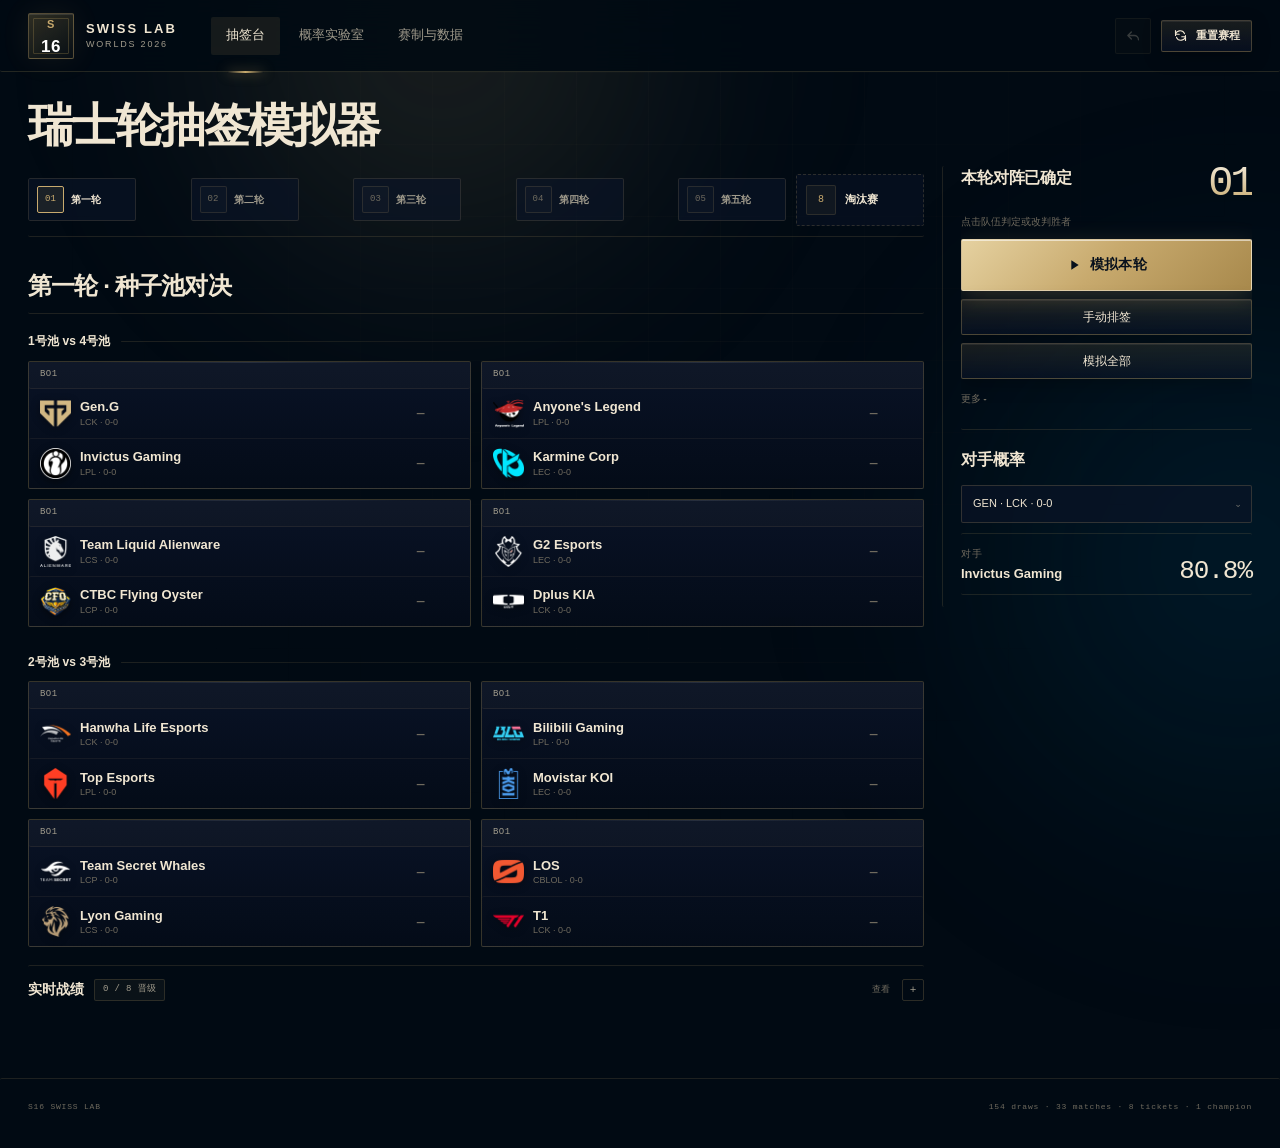
==== index.html @ c1c06bde "S16 Swiss draw simulator" ====
<!DOCTYPE html>
<html lang="zh-CN">
<head>
  <meta charset="UTF-8">
  <meta name="viewport" content="width=device-width, initial-scale=1.0">
  <meta name="theme-color" content="#070a11">
  <meta name="description" content="S16 英雄联盟全球总决赛瑞士轮抽签模拟器：复现种子池、同赛区规避与逐轮配对，枚举 154 种合法首轮签，并模拟整届赛会。">
  <title>S16 瑞士轮 LAB · 全球总决赛抽签模拟器</title>
  <link rel="icon" type="image/svg+xml" href="favicon.svg">
  <link rel="stylesheet" href="styles.css">
</head>
<body class="sharp-ui">
  <div class="bg-glow bg-glow-a" aria-hidden="true"></div>
  <div class="bg-glow bg-glow-b" aria-hidden="true"></div>
  <div class="bg-grid" aria-hidden="true"></div>

  <header class="topbar">
    <a class="brand" href="#" data-action="go-draw" aria-label="回到抽签台">
      <span class="brand-mark">S<span>16</span></span>
      <span class="brand-copy"><strong>SWISS LAB</strong><small>WORLDS 2026</small></span>
    </a>

    <nav class="main-tabs" role="tablist" aria-label="页面切换">
      <button class="tab is-active" role="tab" aria-selected="true" data-action="tab" data-tab="draw">
        <span class="tab-num">01</span><span>抽签台</span>
      </button>
      <button class="tab" role="tab" aria-selected="false" data-action="tab" data-tab="lab">
        <span class="tab-num">02</span><span>概率实验室</span>
      </button>
      <button class="tab" role="tab" aria-selected="false" data-action="tab" data-tab="rules">
        <span class="tab-num">03</span><span>赛制与数据</span>
      </button>
    </nav>

    <div class="top-actions">
      <span class="autosave" id="autosave"><i></i>自动保存</span>
      <button class="icon-btn" type="button" data-action="undo" id="undoBtn" title="撤销上一步" aria-label="撤销上一步">
        <svg viewBox="0 0 24 24" aria-hidden="true"><path d="M9 7 4 12l5 5M4 12h9a6 6 0 0 1 6 6"/></svg>
      </button>
      <button class="ghost-btn small reset-btn" type="button" data-action="reset" aria-label="重置赛程" title="重置赛程">
        <svg viewBox="0 0 24 24" aria-hidden="true"><path d="M4 4v6h6M20 20v-6h-6"/><path d="M5.6 15A7.5 7.5 0 0 0 20 12M18.4 9A7.5 7.5 0 0 0 4 12"/></svg>
        <span>重置赛程</span>
      </button>
    </div>
  </header>

  <main>
    <!-- ============================ DRAW ============================ -->
    <section class="view is-active" id="view-draw" role="tabpanel" aria-label="抽签台">
      <section class="tool-head">
        <div class="tool-head-copy">
          <div class="eyebrow"><span class="pulse-dot"></span>2026 WORLD CHAMPIONSHIP · SWISS STAGE</div>
          <h1>瑞士轮抽签模拟器</h1>
          <p>S16 全球总决赛 · 16 支战队 · 5 轮瑞士轮 · 3 胜晋级。点击队伍即可判定或改判胜者，也可以手动排签。</p>
        </div>
        <div class="tool-facts">
          <div><strong id="heroR1Count">154</strong><span>种合法首轮签</span></div>
          <div><strong>33</strong><span>场比赛</span></div>
          <div><strong>8</strong><span>个八强席位</span></div>
        </div>
      </section>

      <section class="status-strip" aria-label="赛程状态">
        <div class="progress-block">
          <div class="progress-head">
            <span id="statusRound">第一轮 · 种子池抽签</span>
            <span class="progress-phase" id="statusPhase">官方首轮签已载入</span>
          </div>
          <div class="progress-track"><i id="progressFill" style="width:4%"></i></div>
        </div>
        <div class="status-metrics">
          <div><span>已晋级</span><strong id="metricQualified">0</strong></div>
          <div><span>已淘汰</span><strong id="metricEliminated">0</strong></div>
          <div><span>已赛</span><strong id="metricPlayed">0</strong></div>
        </div>
        <div class="status-actions">
          <button class="primary-btn small" type="button" data-action="sim-rest">
            <svg viewBox="0 0 24 24" aria-hidden="true"><path d="M8 5v14l11-7z" fill="currentColor" stroke="none"/></svg>
            模拟剩余赛程
          </button>
        </div>
      </section>

      <div class="draw-grid">
        <div class="center-col">
          <section class="panel round-strip">
            <div class="round-strip-label">
              <span class="panel-kicker">SCHEDULE</span>
              <span class="tiny-pill" id="roundNavPill">R1 / 5</span>
            </div>
            <div id="roundList" class="round-list"></div>
            <button class="ko-nav" type="button" data-action="scroll-ko" id="koNavBtn">
              <span class="ko-nav-icon">8</span>
              <span><strong>淘汰赛</strong><small>八强 · BO5</small></span>
              <span class="ko-nav-state" id="koNavState">未开始</span>
            </button>
          </section>

          <section class="panel round-panel" id="roundPanel" aria-live="polite"></section>
          <section class="panel knockout-panel" id="knockoutPanel"></section>

          <details class="panel standings-panel" id="standingsPanel">
            <summary>
              <span class="summary-title">实时战绩</span>
              <span class="tiny-pill" id="standingsNote">16 队</span>
              <span class="summary-hint">查看</span>
            </summary>
            <div id="standingsList" class="standings-list"></div>
          </details>
        </div>

        <aside class="rail right-rail">
          <section class="panel console-panel" id="consolePanel"></section>
          <section class="panel odds-panel" id="oddsPanel"></section>
        </aside>
      </div>
    </section>

    <!-- ============================ LAB ============================ -->
    <section class="view" id="view-lab" role="tabpanel" aria-label="概率实验室">
      <div class="section-heading">
        <div>
          <div class="eyebrow"><span class="pulse-dot"></span>MONTE CARLO · EXACT DRAW ODDS</div>
          <h2>概率实验室</h2>
          <p>先穷举每一种合法抽签，再让赛果按实力值滚动一万次。这里同时回答两个问题：签会怎么抽？世界线会怎么走？</p>
        </div>
        <div class="section-heading-actions">
          <button class="ghost-btn" type="button" data-action="browse-r1">
            <svg viewBox="0 0 24 24" aria-hidden="true"><path d="M4 7h16M4 12h16M4 17h16"/></svg>
            浏览全部 154 种首轮签
          </button>
        </div>
      </div>

      <section class="panel lab-controls">
        <div class="control-group">
          <span class="control-label">模拟次数</span>
          <div class="segmented" id="runsSegmented" role="group" aria-label="模拟次数">
            <button type="button" data-action="lab-runs" data-runs="5000">5K</button>
            <button type="button" data-action="lab-runs" data-runs="20000" class="is-active">20K</button>
            <button type="button" data-action="lab-runs" data-runs="50000">50K</button>
            <button type="button" data-action="lab-runs" data-runs="100000">100K</button>
          </div>
        </div>
        <div class="control-group">
          <span class="control-label">模拟起点</span>
          <div class="segmented" id="scopeSegmented" role="group" aria-label="模拟起点">
            <button type="button" data-action="lab-scope" data-scope="current" class="is-active">当前进度</button>
            <button type="button" data-action="lab-scope" data-scope="official">官方首轮签</button>
            <button type="button" data-action="lab-scope" data-scope="reroll">每轮重抽</button>
          </div>
        </div>
        <div class="control-group control-grow">
          <span class="control-label">实力值预设</span>
          <div class="segmented" id="presetSegmented" role="group" aria-label="实力值预设">
            <button type="button" data-action="preset" data-preset="default" class="is-active">默认</button>
            <button type="button" data-action="preset" data-preset="even">全员五五开</button>
            <button type="button" data-action="preset" data-preset="lck">LCK 强势</button>
            <button type="button" data-action="preset" data-preset="lpl">LPL 强势</button>
          </div>
        </div>
        <button class="primary-btn" type="button" data-action="run-lab" id="runLabBtn">
          <svg viewBox="0 0 24 24" aria-hidden="true"><path d="M8 5v14l11-7z" fill="currentColor" stroke="none"/></svg>
          运行模拟
        </button>
      </section>

      <div class="lab-progress" id="labProgress" hidden>
        <span class="spinner" aria-hidden="true"></span>
        <span id="labProgressText">正在推演世界线…</span>
      </div>

      <div class="lab-meta" id="labMeta"></div>

      <div class="lab-stat-grid" id="labStatGrid"></div>

      <div class="lab-two-col">
        <section class="panel lab-chart-panel">
          <div class="panel-head-inline">
            <div>
              <div class="panel-kicker">ADVANCEMENT PROBABILITY</div>
              <h3>八强概率</h3>
            </div>
            <div class="legend">
              <span><i class="legend-dot gold"></i>八强</span>
              <span><i class="legend-dot teal"></i>夺冠</span>
            </div>
          </div>
          <div id="labChart" class="bar-chart"></div>
        </section>

        <section class="panel lab-region-panel">
          <div class="panel-head-inline">
            <div>
              <div class="panel-kicker">BY REGION</div>
              <h3>赛区版图</h3>
            </div>
          </div>
          <div id="labRegions" class="region-list"></div>
        </section>
      </div>

      <section class="panel lab-table-panel">
        <div class="panel-head-inline">
          <div>
            <div class="panel-kicker">FULL TABLE</div>
            <h3>十六队世界线</h3>
          </div>
          <span class="tiny-pill">按八强概率排序</span>
        </div>
        <div class="table-scroll">
          <table class="prob-table" id="labTable">
            <thead>
              <tr>
                <th>#</th><th>队伍</th><th>八强</th><th>四强</th><th>决赛</th><th>冠军</th><th>3-0</th><th>平均胜场</th>
              </tr>
            </thead>
            <tbody></tbody>
          </table>
        </div>
      </section>

      <div class="lab-two-col">
        <section class="panel" id="labR1Panel"></section>
        <section class="panel" id="labComboPanel"></section>
      </div>

      <section class="panel" id="labCurrentPanel"></section>
    </section>

    <!-- ============================ RULES ============================ -->
    <section class="view" id="view-rules" role="tabpanel" aria-label="赛制与数据">
      <div class="section-heading">
        <div>
          <div class="eyebrow"><span class="pulse-dot"></span>FORMAT · POOLS · DATA</div>
          <h2>赛制与数据</h2>
          <p>所有模拟都建立在下面这套 2026 全球总决赛瑞士轮规则上。实力值可以改，规则不能。</p>
        </div>
      </div>

      <section class="panel rules-hero">
        <div class="rule-grid">
          <article class="rule-card">
            <span class="rule-num">01</span>
            <h4>三轮定生死</h4>
            <p>16 队打 5 轮。先到 3 胜晋级八强，先到 3 负淘汰。最终固定产生 2 支 3-0、3 支 3-1、3 支 3-2。</p>
          </article>
          <article class="rule-card">
            <span class="rule-num">02</span>
            <h4>首轮看种子池</h4>
            <p>1 号池对 4 号池，2 号池对 3 号池，同赛区规避。总共只有 154 种合法首轮签。</p>
          </article>
          <article class="rule-card">
            <span class="rule-num">03</span>
            <h4>之后只看战绩</h4>
            <p>第二轮起，同战绩队伍随机配对；不再规避同赛区，但不能重复交手。签表按所有合法配对等概率生成。</p>
          </article>
          <article class="rule-card">
            <span class="rule-num">04</span>
            <h4>关键战升级 BO3</h4>
            <p>涉及晋级或淘汰的比赛为 BO3，其余为 BO1。第五轮 2-2 组三场全是 BO3，赢家进八强。</p>
          </article>
        </div>
      </section>

      <div class="rules-two-col">
        <section class="panel">
          <div class="panel-head-inline">
            <div><div class="panel-kicker">SEEDED POOLS</div><h3>首轮种子池</h3></div>
            <span class="tiny-pill">1v4 · 2v3</span>
          </div>
          <div id="poolsGrid" class="pools-grid"></div>
        </section>

        <section class="panel">
          <div class="panel-head-inline">
            <div><div class="panel-kicker">OFFICIAL DRAW</div><h3>官方首轮对阵</h3></div>
            <span class="tiny-pill">2026-10-19</span>
          </div>
          <div id="actualDrawList" class="actual-draw-list"></div>
        </section>
      </div>

      <section class="panel">
        <div class="panel-head-inline">
          <div>
            <div class="panel-kicker">STRENGTH MODEL</div>
            <h3>实力值</h3>
          </div>
          <div class="head-actions">
            <span class="tiny-pill">Elo · 400 分制</span>
            <button class="ghost-btn small" type="button" data-action="reset-ratings">恢复默认</button>
          </div>
        </div>
        <p class="panel-note">实力值只影响比赛结果，不影响抽签。拖动滑块可以自定义你的世界线；BO1 / BO3 / BO5 的系列赛胜率由单局 Elo 概率换算。</p>
        <div id="ratingsGrid" class="ratings-grid"></div>
      </section>

      <section class="panel sources-panel">
        <div class="panel-head-inline">
          <div><div class="panel-kicker">SOURCES & NOTES</div><h3>数据与说明</h3></div>
          <button class="ghost-btn small" type="button" data-action="export-game">导出当前赛程 JSON</button>
        </div>
        <div class="sources-grid">
          <div>
            <h4>规则依据</h4>
            <ul>
              <li>16 队瑞士轮、3 胜晋级 / 3 败淘汰、首轮四池与同赛区规避。</li>
              <li>第二轮起同战绩配对、允许同赛区、不允许重赛；晋级/淘汰战为 BO3。</li>
              <li>八强：两支 3-0 队伍分别对阵 3-2 队伍，其余四队随机配对，八强起 BO5。</li>
            </ul>
          </div>
          <div>
            <h4>建模假设</h4>
            <ul>
              <li>每一种合法配对视为等概率；若官方现场采用重抽流程，个别对位概率可能有细微差异。</li>
              <li>比赛结果使用 Elo 模型独立模拟，不包含版本、选手状态、BP、蓝色方等额外因素。</li>
              <li>实力值为演示数据，可随时调整；本工具不是官方预测。</li>
            </ul>
          </div>
          <div>
            <h4>参考链接</h4>
            <ul class="source-links">
              <li><a href="https://lolesports.com/en-US/tournament/115660540725177488/overview" target="_blank" rel="noopener noreferrer">LoL Esports · Worlds 2026</a></li>
              <li><a href="https://www.18183.com/gonglue/202610/4jocq6ao.html" target="_blank" rel="noopener noreferrer">S16 瑞士轮晋级规则</a></li>
              <li><a href="https://www.18183.com/gonglue/202610/qteo17ag.html" target="_blank" rel="noopener noreferrer">S16 八强抽签规则</a></li>
              <li><a href="https://stars.scoregg.com/p/1469071" target="_blank" rel="noopener noreferrer">首轮种子池与抽签规则</a></li>
            </ul>
          </div>
        </div>
        <p class="disclaimer">非官方粉丝工具 · 数据截至 2026-10-19 · 队伍名称与赛制版权归 Riot Games 及各俱乐部所有。</p>
      </section>
    </section>
  </main>

  <footer class="site-footer">
    <span>S16 SWISS LAB</span>
    <span>154 draws · 33 matches · 8 tickets · 1 champion</span>
  </footer>

  <div class="toast" id="toast" role="status" aria-live="polite"></div>
  <div class="modal-backdrop" id="modalBackdrop" hidden>
    <div class="modal" id="modal" role="dialog" aria-modal="true" aria-labelledby="modalTitle"></div>
  </div>

  <script src="js/data.js"></script>
  <script src="js/engine.js"></script>
  <script src="js/app.js"></script>
</body>
</html>
---- styles.css ----
/* ==========================================================================
   S16 SWISS LAB — visual system
   ========================================================================== */

:root {
  --bg: #060910;
  --bg-2: #090d16;
  --panel: rgba(15, 21, 34, .92);
  --panel-solid: #0e1524;
  --panel-soft: rgba(255, 255, 255, .028);
  --line: rgba(255, 255, 255, .075);
  --line-strong: rgba(255, 255, 255, .14);
  --text: #f2f5fb;
  --muted: #8d99b3;
  --dim: #5f6b83;
  --gold: #e8c36a;
  --gold-2: #f7dc99;
  --gold-soft: rgba(232, 195, 106, .12);
  --gold-line: rgba(232, 195, 106, .26);
  --teal: #55d6c6;
  --green: #5fdb92;
  --red: #ff6070;
  --blue: #6aa8ff;
  --radius: 20px;
  --radius-sm: 14px;
  --shadow: 0 24px 70px rgba(0, 0, 0, .42);
  --mono: "SFMono-Regular", "Cascadia Code", "Roboto Mono", Consolas, monospace;
  --sans: "Inter", "SF Pro Display", "PingFang SC", "Hiragino Sans GB", "Microsoft YaHei", sans-serif;
}

* { box-sizing: border-box; }
[hidden] { display: none !important; }

html { scroll-behavior: smooth; overflow-x: hidden; }

body.modal-open { overflow: hidden; }

body {
  margin: 0;
  min-height: 100vh;
  background: var(--bg);
  color: var(--text);
  font-family: var(--sans);
  font-size: 14px;
  line-height: 1.55;
  -webkit-font-smoothing: antialiased;
  text-rendering: optimizeLegibility;
  overflow-x: hidden;
}

button, input, select { font: inherit; color: inherit; }
button { cursor: pointer; }
a { color: inherit; }
svg { width: 18px; height: 18px; fill: none; stroke: currentColor; stroke-width: 1.8; stroke-linecap: round; stroke-linejoin: round; }
h1, h2, h3, h4, p { margin: 0; }
ul { margin: 0; padding: 0; list-style: none; }

::selection { background: rgba(232, 195, 106, .32); color: #fff; }

:focus-visible {
  outline: 2px solid var(--gold);
  outline-offset: 3px;
}

/* background ------------------------------------------------------------- */
.bg-glow {
  position: fixed;
  z-index: -2;
  border-radius: 50%;
  filter: blur(90px);
  pointer-events: none;
}
.bg-glow-a {
  width: 680px; height: 680px;
  top: -300px; left: 8%;
  background: radial-gradient(circle, rgba(232, 195, 106, .16), transparent 68%);
}
.bg-glow-b {
  width: 760px; height: 760px;
  top: 180px; right: -340px;
  background: radial-gradient(circle, rgba(50, 130, 180, .16), transparent 68%);
}
.bg-grid {
  position: fixed;
  inset: 0;
  z-index: -1;
  pointer-events: none;
  background-image:
    linear-gradient(rgba(255, 255, 255, .022) 1px, transparent 1px),
    linear-gradient(90deg, rgba(255, 255, 255, .022) 1px, transparent 1px);
  background-size: 72px 72px;
  mask-image: radial-gradient(ellipse at 50% 0%, #000 0%, transparent 72%);
  -webkit-mask-image: radial-gradient(ellipse at 50% 0%, #000 0%, transparent 72%);
}

/* top bar ---------------------------------------------------------------- */
.topbar {
  position: sticky;
  top: 0;
  z-index: 90;
  height: 72px;
  display: flex;
  align-items: center;
  gap: 34px;
  padding: 0 28px;
  background: rgba(6, 9, 16, .78);
  border-bottom: 1px solid var(--line);
  backdrop-filter: blur(20px) saturate(130%);
  -webkit-backdrop-filter: blur(20px) saturate(130%);
}
.brand {
  display: flex;
  align-items: center;
  gap: 12px;
  text-decoration: none;
  flex: none;
}
.brand-mark {
  width: 46px;
  height: 46px;
  display: grid;
  place-items: center;
  border-radius: 13px;
  background: linear-gradient(145deg, rgba(232, 195, 106, .2), rgba(232, 195, 106, .03));
  border: 1px solid var(--gold-line);
  color: var(--gold);
  font-size: 11px;
  font-weight: 800;
  letter-spacing: .04em;
  position: relative;
  box-shadow: inset 0 1px rgba(255, 255, 255, .1), 0 0 30px rgba(232, 195, 106, .08);
}
.brand-mark span {
  font-size: 17px;
  line-height: 1;
  color: #fff;
}
.brand-mark::after {
  content: "";
  position: absolute;
  inset: 4px;
  border: 1px solid rgba(232, 195, 106, .2);
  border-radius: 9px;
}
.brand-copy { display: flex; flex-direction: column; line-height: 1.08; }
.brand-copy strong { font-size: 13px; letter-spacing: .16em; font-weight: 800; }
.brand-copy small { font-size: 9px; letter-spacing: .2em; color: var(--muted); margin-top: 4px; }

.main-tabs { display: flex; align-items: center; gap: 4px; }
.tab {
  position: relative;
  display: flex;
  align-items: center;
  gap: 8px;
  height: 38px;
  padding: 0 15px;
  border: 0;
  border-radius: 10px;
  background: transparent;
  color: var(--muted);
  font-size: 13px;
  transition: color .2s, background .2s;
}
.tab:hover { color: var(--text); background: rgba(255, 255, 255, .035); }
.tab.is-active { color: var(--text); background: rgba(255, 255, 255, .055); }
.tab.is-active::after {
  content: "";
  position: absolute;
  left: 16px; right: 16px; bottom: -18px;
  height: 2px;
  border-radius: 2px;
  background: linear-gradient(90deg, transparent, var(--gold), transparent);
  box-shadow: 0 0 12px rgba(232, 195, 106, .55);
}
.tab-num { font-family: var(--mono); font-size: 9px; color: var(--dim); }
.tab.is-active .tab-num { color: var(--gold); }

.top-actions { margin-left: auto; display: flex; align-items: center; gap: 10px; }
.autosave {
  display: inline-flex;
  align-items: center;
  gap: 6px;
  color: var(--dim);
  font-size: 10px;
  letter-spacing: .04em;
  margin-right: 4px;
}
.autosave i {
  width: 5px; height: 5px; border-radius: 50%;
  background: var(--green);
  box-shadow: 0 0 8px rgba(95, 219, 146, .8);
}
.autosave.is-saving i { background: var(--gold); box-shadow: 0 0 8px rgba(232, 195, 106, .8); }

.icon-btn {
  width: 36px; height: 36px;
  display: grid; place-items: center;
  border-radius: 10px;
  border: 1px solid var(--line);
  background: rgba(255, 255, 255, .025);
  color: var(--muted);
  transition: .2s;
}
.icon-btn:hover { color: var(--text); border-color: var(--line-strong); background: rgba(255, 255, 255, .05); }
.icon-btn:disabled { opacity: .35; cursor: not-allowed; }
.icon-btn svg { width: 17px; height: 17px; }

/* common buttons --------------------------------------------------------- */
.primary-btn, .ghost-btn {
  display: inline-flex;
  align-items: center;
  justify-content: center;
  gap: 8px;
  border-radius: 11px;
  white-space: nowrap;
  transition: transform .18s, box-shadow .18s, background .18s, border-color .18s, color .18s;
}
.primary-btn {
  height: 46px;
  padding: 0 20px;
  border: 1px solid rgba(255, 230, 165, .52);
  background: linear-gradient(135deg, #f2d583 0%, #d9ae4d 100%);
  color: #171208;
  font-size: 13px;
  font-weight: 800;
  letter-spacing: .02em;
  box-shadow: 0 8px 26px rgba(232, 195, 106, .18), inset 0 1px rgba(255, 255, 255, .55);
}
.primary-btn:hover { transform: translateY(-1px); box-shadow: 0 12px 34px rgba(232, 195, 106, .3), inset 0 1px rgba(255, 255, 255, .6); }
.primary-btn:active { transform: translateY(0); }
.primary-btn:disabled { opacity: .45; cursor: not-allowed; transform: none; box-shadow: none; }
.primary-btn svg { width: 16px; height: 16px; }
.primary-btn.small { height: 38px; padding: 0 14px; font-size: 12px; border-radius: 10px; }
.primary-btn.wide { width: 100%; height: 52px; font-size: 14px; }

.ghost-btn {
  height: 36px;
  padding: 0 14px;
  border: 1px solid var(--line);
  background: rgba(255, 255, 255, .025);
  color: var(--text);
  font-size: 12px;
}
.ghost-btn:hover { border-color: var(--line-strong); background: rgba(255, 255, 255, .055); }
.ghost-btn.small { height: 32px; padding: 0 11px; font-size: 11px; font-weight: 600; }
.ghost-btn svg { width: 15px; height: 15px; }
.ghost-btn.danger:hover { border-color: rgba(255, 96, 112, .4); color: var(--red); background: rgba(255, 96, 112, .07); }

.link-btn {
  border: 0;
  background: none;
  padding: 0;
  color: var(--gold);
  font-size: 11px;
  text-decoration: underline;
  text-underline-offset: 3px;
}

/* views / headings ------------------------------------------------------- */
main { position: relative; z-index: 1; }
.view { display: none; }
.view.is-active { display: block; animation: viewIn .35s ease both; }

.section-heading {
  max-width: 1540px;
  margin: 0 auto;
  padding: 54px 28px 26px;
  display: flex;
  align-items: flex-end;
  justify-content: space-between;
  gap: 28px;
}
.section-heading h2 {
  font-size: clamp(32px, 3.6vw, 48px);
  line-height: 1.05;
  letter-spacing: -.035em;
  margin: 12px 0 10px;
}
.section-heading p { max-width: 760px; color: var(--muted); font-size: 14px; }
.section-heading-actions { display: flex; gap: 10px; padding-bottom: 4px; }

.eyebrow {
  display: flex;
  align-items: center;
  gap: 9px;
  font-family: var(--mono);
  font-size: 10px;
  letter-spacing: .18em;
  color: var(--gold);
  text-transform: uppercase;
}
.pulse-dot {
  width: 7px; height: 7px;
  border-radius: 50%;
  background: var(--gold);
  box-shadow: 0 0 0 0 rgba(232, 195, 106, .55);
  animation: pulseDot 2.4s infinite;
}

/* hero ------------------------------------------------------------------- */
.hero {
  max-width: 1540px;
  margin: 0 auto;
  padding: 62px 28px 38px;
  display: grid;
  grid-template-columns: minmax(0, 1.15fr) minmax(380px, .85fr);
  gap: 50px;
  align-items: center;
}
.hero h1 {
  font-size: clamp(46px, 5.4vw, 76px);
  line-height: .99;
  letter-spacing: -.055em;
  font-weight: 800;
  margin: 20px 0 22px;
}
.grad-text {
  background: linear-gradient(100deg, #fff3cc 0%, var(--gold) 46%, #b88d36 100%);
  -webkit-background-clip: text;
  background-clip: text;
  color: transparent;
  position: relative;
}
.hero-lead {
  color: var(--muted);
  font-size: 15px;
  line-height: 1.75;
  max-width: 620px;
}
.hero-chips { display: flex; flex-wrap: wrap; gap: 8px; margin-top: 26px; }
.hero-chips span {
  display: inline-flex;
  align-items: baseline;
  gap: 6px;
  padding: 7px 12px;
  border: 1px solid var(--line);
  border-radius: 999px;
  background: rgba(255, 255, 255, .025);
  color: var(--muted);
  font-size: 11px;
}
.hero-chips b { color: var(--text); font-family: var(--mono); font-size: 12px; }

.hero-visual { position: relative; min-height: 320px; display: grid; place-items: center; }
.orbit {
  position: absolute;
  border: 1px solid rgba(232, 195, 106, .16);
  border-radius: 50%;
  pointer-events: none;
}
.orbit-a { width: 390px; height: 390px; animation: spinSlow 40s linear infinite; }
.orbit-a::before {
  content: "";
  position: absolute;
  top: 8%; left: 18%;
  width: 7px; height: 7px;
  border-radius: 50%;
  background: var(--gold);
  box-shadow: 0 0 18px rgba(232, 195, 106, .9);
}
.orbit-b { width: 290px; height: 290px; border-style: dashed; border-color: rgba(85, 214, 198, .15); animation: spinSlow 28s linear infinite reverse; }
.orbit-b::after {
  content: "";
  position: absolute;
  right: 2%; bottom: 28%;
  width: 5px; height: 5px;
  border-radius: 50%;
  background: var(--teal);
  box-shadow: 0 0 16px rgba(85, 214, 198, .9);
}
.hero-stat-grid {
  position: relative;
  z-index: 2;
  display: grid;
  grid-template-columns: repeat(2, minmax(0, 1fr));
  gap: 10px;
  width: min(100%, 430px);
}
.hero-stat {
  padding: 18px;
  min-height: 126px;
  border: 1px solid var(--line);
  border-radius: 16px;
  background: linear-gradient(155deg, rgba(22, 30, 48, .92), rgba(10, 15, 25, .8));
  box-shadow: inset 0 1px rgba(255, 255, 255, .045), var(--shadow);
  position: relative;
  overflow: hidden;
}
.hero-stat::after {
  content: "";
  position: absolute;
  width: 90px; height: 90px;
  right: -35px; bottom: -40px;
  border-radius: 50%;
  background: radial-gradient(circle, rgba(232, 195, 106, .12), transparent 70%);
}
.hero-stat-label { display: block; color: var(--muted); font-size: 10px; letter-spacing: .08em; }
.hero-stat strong {
  display: block;
  font-family: var(--mono);
  font-size: 38px;
  line-height: 1.15;
  font-weight: 600;
  color: var(--gold-2);
  letter-spacing: -.05em;
  margin: 5px 0 2px;
}
.hero-stat small { color: var(--dim); font-size: 10px; }

/* status strip ----------------------------------------------------------- */
.status-strip {
  max-width: 1540px;
  margin: 0 auto 22px;
  padding: 15px 18px;
  display: flex;
  align-items: center;
  gap: 28px;
  border: 1px solid var(--line);
  border-radius: 16px;
  background: linear-gradient(180deg, rgba(18, 25, 40, .84), rgba(10, 15, 26, .84));
  box-shadow: inset 0 1px rgba(255, 255, 255, .04);
}
.progress-block { flex: 1; min-width: 250px; }
.progress-head {
  display: flex;
  justify-content: space-between;
  align-items: center;
  gap: 16px;
  font-size: 11px;
  margin-bottom: 8px;
}
.progress-head > span:first-child { font-weight: 700; letter-spacing: .02em; }
.progress-phase { color: var(--gold); font-size: 10px; letter-spacing: .04em; }
.progress-track {
  height: 4px;
  border-radius: 4px;
  background: rgba(255, 255, 255, .07);
  overflow: hidden;
}
.progress-track i {
  display: block;
  height: 100%;
  border-radius: inherit;
  background: linear-gradient(90deg, #b78a34, var(--gold-2));
  box-shadow: 0 0 12px rgba(232, 195, 106, .5);
  transition: width .5s cubic-bezier(.2, .8, .2, 1);
}
.progress-ticks {
  display: flex;
  justify-content: space-between;
  color: var(--dim);
  font-family: var(--mono);
  font-size: 8px;
  letter-spacing: .08em;
  margin-top: 6px;
  padding: 0 1px;
}
.status-metrics { display: flex; gap: 26px; flex: none; }
.status-metrics div { display: flex; flex-direction: column; gap: 1px; }
.status-metrics span { color: var(--dim); font-size: 9px; letter-spacing: .08em; }
.status-metrics strong { font-family: var(--mono); font-size: 21px; font-weight: 500; color: var(--text); }
.status-metrics strong.is-hot { color: var(--gold); }
.status-metrics strong.is-red { color: var(--red); }
.status-actions { flex: none; }

/* layout ----------------------------------------------------------------- */
.draw-grid {
  max-width: 1540px;
  margin: 0 auto;
  padding: 0 28px 64px;
  display: grid;
  grid-template-columns: 228px minmax(0, 1fr) 340px;
  grid-template-areas: "left center right";
  gap: 18px;
  align-items: start;
}
.left-rail { grid-area: left; display: flex; flex-direction: column; gap: 18px; }
.center-col { grid-area: center; display: flex; flex-direction: column; gap: 18px; min-width: 0; }
.right-rail { grid-area: right; display: flex; flex-direction: column; gap: 18px; min-width: 0; }

/* panels ----------------------------------------------------------------- */
.panel {
  position: relative;
  padding: 20px;
  border: 1px solid var(--line);
  border-radius: var(--radius);
  background: linear-gradient(180deg, rgba(17, 24, 39, .92), rgba(10, 15, 26, .94));
  box-shadow: var(--shadow), inset 0 1px rgba(255, 255, 255, .035);
}
.panel::before {
  content: "";
  position: absolute;
  top: 0; left: 10%; right: 10%;
  height: 1px;
  background: linear-gradient(90deg, transparent, rgba(232, 195, 106, .28), transparent);
  pointer-events: none;
}
.panel-kicker {
  font-family: var(--mono);
  font-size: 9px;
  letter-spacing: .18em;
  color: var(--gold);
  text-transform: uppercase;
  margin-bottom: 4px;
}
.panel h3 { font-size: 16px; letter-spacing: -.01em; font-weight: 700; }
.panel-title-row { display: flex; align-items: center; justify-content: space-between; gap: 10px; margin-bottom: 14px; }
.panel-head-inline {
  display: flex;
  align-items: flex-start;
  justify-content: space-between;
  gap: 16px;
  margin-bottom: 16px;
}
.head-actions { display: flex; align-items: center; gap: 8px; flex-wrap: wrap; }
.panel-note { color: var(--muted); font-size: 12px; line-height: 1.7; margin: -4px 0 16px; }
.tiny-pill {
  display: inline-flex;
  align-items: center;
  justify-content: center;
  height: 22px;
  padding: 0 8px;
  border: 1px solid var(--line);
  border-radius: 999px;
  color: var(--muted);
  background: rgba(255, 255, 255, .025);
  font-family: var(--mono);
  font-size: 9px;
  letter-spacing: .04em;
  white-space: nowrap;
}

/* round nav -------------------------------------------------------------- */
.round-list { display: flex; flex-direction: column; gap: 3px; }
.round-item {
  display: grid;
  grid-template-columns: 32px 1fr auto;
  gap: 9px;
  align-items: center;
  width: 100%;
  padding: 9px 8px;
  border: 1px solid transparent;
  border-radius: 12px;
  background: transparent;
  text-align: left;
  color: var(--muted);
  transition: .18s;
}
.round-item:hover { background: rgba(255, 255, 255, .035); color: var(--text); }
.round-item.is-active {
  background: linear-gradient(90deg, rgba(232, 195, 106, .1), rgba(232, 195, 106, .025));
  border-color: var(--gold-line);
  color: var(--text);
}
.round-dot {
  width: 30px; height: 30px;
  display: grid;
  place-items: center;
  border-radius: 9px;
  border: 1px solid var(--line);
  background: rgba(255, 255, 255, .02);
  font-family: var(--mono);
  font-size: 10px;
  color: var(--dim);
}
.round-item.is-active .round-dot { border-color: var(--gold); color: var(--gold); background: rgba(232, 195, 106, .08); }
.round-item.is-complete .round-dot { border-color: rgba(95, 219, 146, .32); background: rgba(95, 219, 146, .08); color: var(--green); }
.round-item.is-current .round-dot { animation: dotGlow 2.6s infinite; }
.round-main { min-width: 0; display: flex; flex-direction: column; line-height: 1.25; }
.round-main strong { font-size: 11px; font-weight: 700; }
.round-main small { font-size: 9px; color: var(--dim); white-space: nowrap; overflow: hidden; text-overflow: ellipsis; }
.round-state { font-family: var(--mono); font-size: 8px; color: var(--dim); letter-spacing: .04em; }
.round-item.is-complete .round-state { color: rgba(95, 219, 146, .8); }
.round-item.is-active .round-state { color: var(--gold); }

.ko-nav {
  width: 100%;
  margin-top: 12px;
  padding: 10px 9px;
  display: grid;
  grid-template-columns: 30px 1fr auto;
  gap: 9px;
  align-items: center;
  border: 1px dashed var(--line-strong);
  border-radius: 12px;
  background: rgba(255, 255, 255, .018);
  color: var(--muted);
  text-align: left;
  transition: .2s;
}
.ko-nav:hover { border-color: var(--gold-line); background: rgba(232, 195, 106, .04); }
.ko-nav-icon {
  width: 30px; height: 30px;
  display: grid; place-items: center;
  border-radius: 9px;
  border: 1px solid var(--line);
  background: rgba(255, 255, 255, .025);
  font-family: var(--mono);
  font-size: 10px;
  color: var(--gold);
}
.ko-nav strong { display: block; font-size: 11px; color: var(--text); }
.ko-nav small { display: block; font-size: 9px; color: var(--dim); }
.ko-nav-state { font-family: var(--mono); font-size: 8px; color: var(--dim); }
.ko-nav.is-ready { border-color: rgba(95, 219, 146, .3); }
.ko-nav.is-ready .ko-nav-state { color: var(--green); }

/* standings -------------------------------------------------------------- */
.standings-list { display: flex; flex-direction: column; gap: 1px; }
.standing-row {
  display: grid;
  grid-template-columns: 17px minmax(0, 1fr) auto 15px;
  gap: 7px;
  align-items: center;
  padding: 6px 4px;
  border-radius: 7px;
  color: var(--muted);
  font-size: 10px;
}
.standing-row:hover { background: rgba(255, 255, 255, .03); }
.standing-row.is-cutline { border-bottom: 1px solid rgba(232, 195, 106, .2); border-radius: 0; margin-bottom: 3px; padding-bottom: 7px; }
.standing-rank { font-family: var(--mono); font-size: 8px; color: var(--dim); text-align: center; }
.standing-team { display: flex; align-items: center; gap: 7px; min-width: 0; }
.standing-team .team-badge { width: 23px; height: 23px; border-radius: 6px; font-size: 7px; }
.standing-name { display: flex; flex-direction: column; min-width: 0; line-height: 1.15; }
.standing-name strong { font-size: 10px; color: var(--text); font-weight: 700; }
.standing-name small { font-size: 8px; color: var(--dim); }
.standing-record { font-family: var(--mono); font-size: 10px; color: var(--muted); letter-spacing: -.02em; }
.standing-dot { width: 5px; height: 5px; border-radius: 50%; background: var(--dim); }
.standing-row.is-qualified .standing-dot { background: var(--green); box-shadow: 0 0 7px rgba(95, 219, 146, .8); }
.standing-row.is-eliminated .standing-dot { background: var(--red); box-shadow: 0 0 7px rgba(255, 96, 112, .7); }
.standing-row.is-qualified .standing-record { color: var(--green); }
.standing-row.is-eliminated { opacity: .46; }

/* team badge ------------------------------------------------------------- */
.team-badge {
  width: 31px;
  height: 31px;
  flex: none;
  display: grid;
  place-items: center;
  overflow: hidden;
  border-radius: 9px;
  background:
    radial-gradient(circle at 50% 25%, rgba(255, 255, 255, .08), transparent 65%),
    #0b111b;
  border: 1px solid var(--tc, rgba(255, 255, 255, .16));
  color: var(--tc, #c7d1e3);
  font-family: var(--mono);
  font-size: 8px;
  font-weight: 800;
  letter-spacing: -.02em;
  box-shadow: inset 0 1px rgba(255, 255, 255, .07), 0 3px 10px rgba(0, 0, 0, .28);
}
.team-badge img {
  width: 88%;
  height: 88%;
  display: block;
  object-fit: contain;
  filter: drop-shadow(0 2px 3px rgba(0, 0, 0, .32));
}
.team-badge .badge-fallback { display: none; }
.team-badge.has-fallback .badge-fallback { display: block; }
.team-badge.has-fallback img { display: none; }
.team-badge.lg { width: 42px; height: 42px; border-radius: 12px; font-size: 10px; }
.team-badge.sm { width: 24px; height: 24px; border-radius: 7px; font-size: 7px; }
.region-chip {
  display: inline-flex;
  align-items: center;
  height: 17px;
  padding: 0 6px;
  border-radius: 5px;
  background: var(--rs, rgba(255, 255, 255, .05));
  color: var(--rc, var(--muted));
  font-family: var(--mono);
  font-size: 8px;
  letter-spacing: .04em;
  border: 1px solid rgba(255, 255, 255, .06);
  white-space: nowrap;
}

/* round panel ------------------------------------------------------------ */
.round-panel { padding: 0; overflow: hidden; }
.round-header {
  position: relative;
  padding: 24px 26px 20px;
  border-bottom: 1px solid var(--line);
  overflow: hidden;
}
.round-header::after {
  content: attr(data-round);
  position: absolute;
  right: 18px;
  top: -28px;
  font-family: var(--mono);
  font-size: 128px;
  line-height: 1;
  font-weight: 700;
  color: rgba(255, 255, 255, .027);
  letter-spacing: -.08em;
  pointer-events: none;
}
.round-kicker { display: flex; align-items: center; gap: 8px; margin-bottom: 8px; }
.round-header h2 { font-size: 27px; line-height: 1.1; letter-spacing: -.035em; }
.round-header p { color: var(--muted); font-size: 12px; margin-top: 6px; max-width: 620px; }
.round-meta { display: flex; flex-wrap: wrap; gap: 6px; margin-top: 14px; }
.round-meta span {
  display: inline-flex;
  align-items: center;
  height: 22px;
  padding: 0 8px;
  border-radius: 6px;
  border: 1px solid var(--line);
  background: rgba(255, 255, 255, .025);
  color: var(--muted);
  font-size: 9px;
  font-family: var(--mono);
}
.round-meta span.gold { border-color: var(--gold-line); color: var(--gold); background: var(--gold-soft); }
.round-actions { display: none; gap: 7px; margin-top: 14px; flex-wrap: wrap; }
.round-actions .primary-btn, .round-actions .ghost-btn { height: 34px; font-size: 11px; }
.round-body { padding: 22px 26px 26px; }
.round-footer {
  display: flex;
  align-items: center;
  justify-content: space-between;
  gap: 16px;
  padding: 14px 26px;
  border-top: 1px solid var(--line);
  color: var(--muted);
  font-size: 11px;
  background: rgba(255, 255, 255, .014);
}
.round-footer strong { color: var(--text); }
.round-footer .footer-note { display: flex; align-items: center; gap: 8px; }

/* groups / match cards --------------------------------------------------- */
.group-block { margin-bottom: 26px; }
.group-block:last-child { margin-bottom: 0; }
.group-head { display: flex; align-items: center; gap: 10px; margin-bottom: 10px; }
.group-head h4 { font-size: 12px; font-weight: 700; letter-spacing: .01em; white-space: nowrap; }
.group-line { height: 1px; flex: 1; background: linear-gradient(90deg, var(--line), transparent); }
.group-head .tiny-pill { height: 19px; font-size: 8px; }
.match-grid { display: grid; grid-template-columns: repeat(2, minmax(0, 1fr)); gap: 10px; }

.match-card {
  position: relative;
  border: 1px solid var(--line);
  border-radius: 13px;
  background: linear-gradient(180deg, rgba(18, 26, 42, .86), rgba(11, 16, 27, .9));
  overflow: hidden;
  transition: border-color .2s, transform .2s, box-shadow .2s;
}
.match-card.is-dealing {
  animation: dealIn .45s cubic-bezier(.2, .8, .2, 1) both;
  animation-delay: calc(var(--i, 0) * 45ms);
}
.match-card::before {
  content: "";
  position: absolute;
  top: 0; left: 15%; right: 15%;
  height: 1px;
  background: linear-gradient(90deg, transparent, rgba(255, 255, 255, .1), transparent);
}
.match-card.is-pending:hover { border-color: rgba(232, 195, 106, .24); box-shadow: 0 10px 30px rgba(0, 0, 0, .28); }
.match-card.is-live { border-color: rgba(232, 195, 106, .22); }
.match-card.is-done { opacity: .93; }
.match-card.is-advance { border-color: rgba(95, 219, 146, .2); }
.match-card.is-eliminate { border-color: rgba(255, 96, 112, .18); }

.match-meta {
  display: flex;
  align-items: center;
  justify-content: space-between;
  gap: 8px;
  padding: 6px 11px;
  border-bottom: 1px solid rgba(255, 255, 255, .05);
  background: rgba(255, 255, 255, .018);
  color: var(--dim);
  font-family: var(--mono);
  font-size: 8px;
  letter-spacing: .05em;
}
.match-meta-left { display: flex; align-items: center; gap: 7px; min-width: 0; }
.match-bo { color: var(--muted); }
.match-stake { color: var(--gold); }
.match-status { color: var(--dim); white-space: nowrap; }
.match-status.live { color: var(--gold); }
.match-status.done { color: rgba(95, 219, 146, .8); }
.match-status.elim { color: rgba(255, 96, 112, .85); }

.team-row {
  width: 100%;
  display: grid;
  grid-template-columns: 31px minmax(0, 1fr) auto 24px;
  gap: 9px;
  align-items: center;
  padding: 9px 11px;
  border: 0;
  background: transparent;
  color: inherit;
  text-align: left;
  transition: background .18s;
}
.team-row + .team-row { border-top: 1px solid rgba(255, 255, 255, .045); }
.team-row.is-pending { cursor: pointer; }
.team-row.is-pending:hover { background: rgba(232, 195, 106, .055); }
.team-row.is-pending:hover .team-score { color: var(--gold); }
.team-row.is-winner { background: linear-gradient(90deg, rgba(232, 195, 106, .1), rgba(232, 195, 106, .01) 70%); position: relative; }
.team-row.is-winner::before {
  content: "";
  position: absolute;
  left: 0; top: 6px; bottom: 6px;
  width: 2px;
  border-radius: 2px;
  background: var(--gold);
  box-shadow: 0 0 8px rgba(232, 195, 106, .6);
}
.team-row.is-loser { opacity: .42; }
.team-info { display: flex; flex-direction: column; min-width: 0; line-height: 1.2; gap: 2px; }
.team-info strong { font-size: 12px; font-weight: 700; white-space: nowrap; overflow: hidden; text-overflow: ellipsis; }
.team-info small { display: flex; align-items: center; gap: 5px; color: var(--dim); font-size: 8px; white-space: nowrap; overflow: hidden; text-overflow: ellipsis; }
.team-score {
  font-family: var(--mono);
  font-size: 18px;
  font-weight: 500;
  line-height: 1;
  color: var(--dim);
  text-align: right;
  min-width: 18px;
}
.team-row.is-winner .team-score { color: var(--gold-2); }
.team-row.is-loser .team-score { color: var(--dim); }
.win-mark {
  display: none;
  width: 15px; height: 15px;
  border-radius: 50%;
  background: rgba(232, 195, 106, .14);
  color: var(--gold);
  font-size: 9px;
  place-items: center;
}
.team-row.is-winner .win-mark { display: grid; }

/* empty / preview -------------------------------------------------------- */
.round-empty {
  padding: 44px 28px;
  text-align: center;
  border: 1px dashed var(--line-strong);
  border-radius: 15px;
  background: rgba(255, 255, 255, .014);
}
.round-empty .empty-icon {
  width: 52px; height: 52px;
  margin: 0 auto 14px;
  display: grid; place-items: center;
  border-radius: 15px;
  border: 1px solid var(--gold-line);
  background: var(--gold-soft);
  color: var(--gold);
}
.round-empty .empty-icon svg { width: 23px; height: 23px; }
.round-empty h4 { font-size: 17px; margin-bottom: 7px; }
.round-empty p { max-width: 500px; margin: 0 auto; color: var(--muted); font-size: 12px; }
.round-empty .empty-actions { display: flex; justify-content: center; gap: 8px; margin-top: 18px; flex-wrap: wrap; }

.pool-preview-grid { display: grid; grid-template-columns: repeat(4, minmax(0, 1fr)); gap: 10px; margin-top: 20px; text-align: left; }
.pool-preview {
  padding: 12px;
  border: 1px solid var(--line);
  border-radius: 12px;
  background: rgba(255, 255, 255, .02);
}
.pool-preview.pool-focus { border-color: rgba(232, 195, 106, .22); background: rgba(232, 195, 106, .035); }
.pool-preview-head { display: flex; align-items: center; justify-content: space-between; margin-bottom: 8px; }
.pool-preview-head strong { font-size: 9px; color: var(--gold); letter-spacing: .08em; }
.pool-preview-head span { font-family: var(--mono); font-size: 8px; color: var(--dim); }
.pool-team { display: flex; align-items: center; gap: 6px; padding: 3px 0; font-size: 10px; color: var(--muted); }
.pool-team .team-badge { width: 20px; height: 20px; border-radius: 5px; font-size: 6px; }
.pool-team b { color: var(--text); font-size: 9px; }
.pool-preview-note { margin-top: 10px; color: var(--dim); font-size: 8px; line-height: 1.5; border-top: 1px solid var(--line); padding-top: 7px; }

/* console ---------------------------------------------------------------- */
.console-panel { overflow: hidden; }
.console-head { display: flex; align-items: flex-start; justify-content: space-between; gap: 12px; margin-bottom: 16px; }
.console-round {
  font-family: var(--mono);
  font-size: 42px;
  line-height: .9;
  letter-spacing: -.08em;
  background: linear-gradient(180deg, #fff4cf, #caa044);
  -webkit-background-clip: text;
  background-clip: text;
  color: transparent;
}
.console-round small { font-size: 12px; letter-spacing: 0; }
.console-title { font-size: 17px; margin-bottom: 4px; }
.console-sub { color: var(--muted); font-size: 11px; line-height: 1.6; }
.console-block { margin-top: 16px; }
.console-actions { display: flex; flex-direction: column; gap: 8px; }
.console-actions .primary-btn, .console-actions .ghost-btn { width: 100%; }
.console-divider { height: 1px; background: var(--line); margin: 18px 0; }
.info-list { display: flex; flex-direction: column; gap: 8px; }
.info-row { display: flex; align-items: baseline; justify-content: space-between; gap: 12px; font-size: 10px; }
.info-row span { color: var(--dim); }
.info-row strong { color: var(--text); font-family: var(--mono); font-size: 10px; font-weight: 500; text-align: right; }
.info-row strong.gold { color: var(--gold); }
.info-row strong.green { color: var(--green); }
.info-row strong.red { color: var(--red); }
.rule-tags { display: flex; flex-wrap: wrap; gap: 5px; margin-top: 12px; }
.rule-tag {
  display: inline-flex;
  align-items: center;
  gap: 4px;
  height: 20px;
  padding: 0 7px;
  border-radius: 5px;
  border: 1px solid var(--line);
  background: rgba(255, 255, 255, .02);
  color: var(--dim);
  font-size: 8px;
  font-family: var(--mono);
}
.rule-tag.on { border-color: rgba(95, 219, 146, .22); color: rgba(95, 219, 146, .9); background: rgba(95, 219, 146, .05); }
.console-note {
  margin-top: 12px;
  padding: 10px 11px;
  border-radius: 9px;
  border: 1px solid var(--line);
  background: rgba(255, 255, 255, .018);
  color: var(--muted);
  font-size: 10px;
  line-height: 1.65;
}
.console-note.gold { border-color: var(--gold-line); background: var(--gold-soft); color: rgba(247, 220, 153, .9); }
.console-note.warn { border-color: rgba(255, 96, 112, .24); background: rgba(255, 96, 112, .05); color: rgba(255, 160, 168, .95); }
.official-badge {
  display: inline-flex;
  align-items: center;
  gap: 5px;
  height: 22px;
  padding: 0 8px;
  border-radius: 5px;
  border: 1px solid rgba(95, 219, 146, .25);
  background: rgba(95, 219, 146, .06);
  color: rgba(95, 219, 146, .95);
  font-family: var(--mono);
  font-size: 8px;
  letter-spacing: .04em;
}
.prob-list { display: flex; flex-direction: column; gap: 6px; }
.prob-row { display: grid; grid-template-columns: 1fr auto; gap: 8px; align-items: center; }
.prob-row-head { display: flex; align-items: center; gap: 6px; min-width: 0; }
.prob-row-head .team-badge { width: 22px; height: 22px; border-radius: 6px; font-size: 6px; }
.prob-row-head b { font-size: 10px; font-weight: 600; white-space: nowrap; }
.prob-row-head small { color: var(--dim); font-size: 8px; }
.prob-row-val { font-family: var(--mono); font-size: 10px; color: var(--gold); }
.prob-track { grid-column: 1 / -1; height: 3px; border-radius: 3px; background: rgba(255, 255, 255, .06); overflow: hidden; margin-top: -2px; }
.prob-track i { display: block; height: 100%; border-radius: inherit; background: linear-gradient(90deg, rgba(232, 195, 106, .5), var(--gold)); }

/* odds panel ------------------------------------------------------------- */
.odds-panel .panel-head-inline { margin-bottom: 12px; }
.select-wrap { position: relative; }
.select-wrap::after {
  content: "⌄";
  position: absolute;
  right: 11px; top: 50%;
  transform: translateY(-55%);
  color: var(--muted);
  font-size: 11px;
  pointer-events: none;
}
.select {
  width: 100%;
  height: 38px;
  padding: 0 30px 0 11px;
  border: 1px solid var(--line);
  border-radius: 9px;
  background: rgba(255, 255, 255, .025);
  color: var(--text);
  font-size: 11px;
  appearance: none;
  -webkit-appearance: none;
  outline: none;
}
.select:hover { border-color: var(--line-strong); }
.select option { background: #0d1422; color: var(--text); }
.odds-section-title {
  display: flex;
  justify-content: space-between;
  align-items: center;
  margin: 16px 0 8px;
  font-size: 9px;
  color: var(--dim);
  font-family: var(--mono);
  letter-spacing: .06em;
}
.odds-rows { display: flex; flex-direction: column; gap: 7px; }
.odds-row { display: grid; grid-template-columns: minmax(0, 1fr) 62px 36px; gap: 8px; align-items: center; }
.odds-team { display: flex; align-items: center; gap: 7px; min-width: 0; }
.odds-team .team-badge { width: 25px; height: 25px; border-radius: 7px; font-size: 6px; }
.odds-team b { font-size: 10px; font-weight: 600; }
.odds-team small { display: block; color: var(--dim); font-size: 8px; }
.odds-bar { height: 4px; border-radius: 4px; background: rgba(255, 255, 255, .06); overflow: hidden; }
.odds-bar i { display: block; height: 100%; border-radius: inherit; background: linear-gradient(90deg, #8f6c25, var(--gold)); }
.odds-pct { font-family: var(--mono); font-size: 9px; color: var(--muted); text-align: right; }
.odds-empty { padding: 22px 10px; text-align: center; color: var(--dim); font-size: 10px; line-height: 1.7; }
.odds-path { margin-top: 16px; border-top: 1px solid var(--line); padding-top: 13px; }
.path-row { display: flex; align-items: center; gap: 7px; padding: 4px 0; font-size: 9px; color: var(--muted); }
.path-round { width: 20px; font-family: var(--mono); font-size: 8px; color: var(--dim); flex: none; }
.path-result { margin-left: auto; font-family: var(--mono); font-size: 8px; }
.path-result.win { color: var(--green); }
.path-result.loss { color: var(--red); }
.path-team { display: flex; align-items: center; gap: 5px; min-width: 0; }
.path-team .team-badge { width: 18px; height: 18px; border-radius: 5px; font-size: 5px; }
.path-team b { font-size: 9px; color: var(--text); font-weight: 600; }

/* knockout --------------------------------------------------------------- */
.knockout-panel { padding: 0; overflow: hidden; }
.knockout-head { padding: 22px 24px 16px; border-bottom: 1px solid var(--line); display: flex; align-items: flex-start; justify-content: space-between; gap: 16px; }
.knockout-head h3 { font-size: 19px; }
.knockout-body { padding: 20px 24px 24px; }
.bracket { display: grid; grid-template-columns: 1.25fr .95fr .8fr .9fr; gap: 14px; min-width: 780px; }
.bracket-scroll { overflow-x: auto; padding-bottom: 4px; }
.bracket-col { display: flex; flex-direction: column; gap: 10px; }
.bracket-col > h5 {
  font-family: var(--mono);
  font-size: 8px;
  letter-spacing: .16em;
  color: var(--dim);
  font-weight: 500;
  text-transform: uppercase;
  margin-bottom: 2px;
}
.bracket-col .match-card { min-width: 0; }
.bracket-col .team-row { grid-template-columns: 27px minmax(0, 1fr) auto 20px; padding: 7px 9px; }
.bracket-col .team-row .team-badge { width: 27px; height: 27px; }
.bracket-col .team-info strong { font-size: 11px; }
.bracket-spacer { flex: 1; min-height: 8px; }
.bracket-placeholder {
  display: flex;
  align-items: center;
  justify-content: center;
  min-height: 96px;
  padding: 12px;
  border: 1px dashed var(--line);
  border-radius: 12px;
  color: var(--dim);
  font-size: 9px;
  text-align: center;
  background: rgba(255, 255, 255, .012);
}
.champion-card {
  min-height: 170px;
  display: flex;
  flex-direction: column;
  align-items: center;
  justify-content: center;
  gap: 7px;
  border: 1px solid var(--gold-line);
  border-radius: 15px;
  background:
    radial-gradient(circle at 50% 18%, rgba(232, 195, 106, .18), transparent 55%),
    linear-gradient(180deg, rgba(30, 26, 17, .8), rgba(12, 15, 22, .9));
  text-align: center;
  padding: 14px;
}
.champion-card .crown { font-size: 22px; color: var(--gold); line-height: 1; }
.champion-card small { font-family: var(--mono); font-size: 8px; letter-spacing: .12em; color: var(--dim); }
.champion-card strong { font-size: 18px; letter-spacing: -.02em; color: var(--gold-2); }
.champion-card .team-badge { width: 44px; height: 44px; border-radius: 13px; font-size: 10px; }
.ko-empty { padding: 34px 22px; text-align: center; border: 1px dashed var(--line-strong); border-radius: 13px; color: var(--muted); }
.ko-empty h4 { color: var(--text); font-size: 15px; margin-bottom: 6px; }
.ko-empty p { font-size: 11px; max-width: 520px; margin: 0 auto 14px; }
.qualified-chips { display: flex; flex-wrap: wrap; justify-content: center; gap: 6px; margin-top: 14px; }
.qualified-chips span { display: inline-flex; align-items: center; gap: 5px; padding: 4px 8px; border: 1px solid var(--line); border-radius: 999px; font-size: 9px; color: var(--muted); background: rgba(255, 255, 255, .02); }
.qualified-chips .team-badge { width: 18px; height: 18px; border-radius: 5px; font-size: 5px; }
.seed-legend { display: flex; gap: 10px; flex-wrap: wrap; margin-top: 12px; font-size: 8px; color: var(--dim); }
.seed-legend span { display: flex; align-items: center; gap: 4px; }
.seed-dot { width: 5px; height: 5px; border-radius: 50%; background: var(--gold); }
.seed-dot.green { background: var(--green); }
.seed-dot.blue { background: var(--blue); }

/* lab -------------------------------------------------------------------- */
.lab-controls {
  max-width: 1540px;
  margin: 0 auto 18px;
  display: flex;
  flex-wrap: wrap;
  align-items: flex-end;
  gap: 20px;
}
.control-group { display: flex; flex-direction: column; gap: 7px; }
.control-group.control-grow { flex: 1; min-width: 250px; }
.control-label { font-family: var(--mono); font-size: 8px; letter-spacing: .12em; color: var(--dim); text-transform: uppercase; }
.segmented {
  display: inline-flex;
  padding: 3px;
  border: 1px solid var(--line);
  border-radius: 9px;
  background: rgba(255, 255, 255, .02);
}
.segmented button {
  height: 29px;
  padding: 0 10px;
  border: 0;
  border-radius: 6px;
  background: transparent;
  color: var(--dim);
  font-size: 10px;
  white-space: nowrap;
  transition: .16s;
}
.segmented button:hover { color: var(--text); }
.segmented button.is-active { background: rgba(232, 195, 106, .14); color: var(--gold-2); box-shadow: inset 0 0 0 1px rgba(232, 195, 106, .18); }
.segmented button:disabled { opacity: .38; cursor: not-allowed; }
.lab-controls > .primary-btn { height: 38px; margin-left: auto; }

.lab-progress {
  max-width: 1540px;
  margin: 0 auto 18px;
  display: flex;
  align-items: center;
  gap: 10px;
  padding: 12px 16px;
  border: 1px solid var(--gold-line);
  border-radius: 12px;
  background: var(--gold-soft);
  color: var(--gold-2);
  font-size: 11px;
}
.spinner {
  width: 14px; height: 14px;
  border-radius: 50%;
  border: 2px solid rgba(232, 195, 106, .25);
  border-top-color: var(--gold);
  animation: spin .8s linear infinite;
}
.lab-meta {
  max-width: 1540px;
  margin: 0 auto 12px;
  color: var(--dim);
  font-family: var(--mono);
  font-size: 9px;
  display: flex;
  justify-content: space-between;
  gap: 14px;
  flex-wrap: wrap;
}
.lab-meta b { color: var(--muted); font-weight: 500; }
.lab-stat-grid {
  max-width: 1540px;
  margin: 0 auto 18px;
  display: grid;
  grid-template-columns: repeat(4, minmax(0, 1fr));
  gap: 12px;
}
.lab-stat-card {
  position: relative;
  padding: 16px 18px;
  border: 1px solid var(--line);
  border-radius: 15px;
  background: linear-gradient(160deg, rgba(20, 28, 45, .92), rgba(10, 15, 25, .9));
  overflow: hidden;
}
.lab-stat-card::after {
  content: "";
  position: absolute;
  width: 80px; height: 80px;
  right: -30px; bottom: -38px;
  border-radius: 50%;
  background: radial-gradient(circle, rgba(232, 195, 106, .14), transparent 70%);
}
.lab-stat-card .ls-label { font-size: 9px; color: var(--dim); letter-spacing: .08em; }
.lab-stat-card .ls-value { font-family: var(--mono); font-size: 26px; line-height: 1.2; color: var(--gold-2); letter-spacing: -.04em; margin-top: 2px; }
.lab-stat-card .ls-value.small { font-size: 18px; letter-spacing: -.02em; }
.lab-stat-card .ls-sub { font-size: 9px; color: var(--muted); margin-top: 3px; }
.lab-two-col {
  max-width: 1540px;
  margin: 0 auto 18px;
  display: grid;
  grid-template-columns: minmax(0, 1.55fr) minmax(300px, .75fr);
  gap: 18px;
}
.lab-chart-panel, .lab-region-panel, .lab-table-panel { min-width: 0; }
.lab-table-panel { max-width: 1540px; margin: 0 auto 18px; }
.lab-two-col .panel, #labCurrentPanel { max-width: none; }
#labCurrentPanel { max-width: 1540px; margin: 0 auto 18px; }

.legend { display: flex; gap: 12px; color: var(--dim); font-size: 9px; }
.legend span { display: flex; align-items: center; gap: 5px; }
.legend-dot { width: 6px; height: 6px; border-radius: 50%; }
.legend-dot.gold { background: var(--gold); }
.legend-dot.teal { background: var(--teal); }

.bar-chart { display: flex; flex-direction: column; gap: 7px; }
.chart-row { display: grid; grid-template-columns: 92px minmax(0, 1fr) 43px; gap: 10px; align-items: center; }
.chart-team { display: flex; align-items: center; gap: 6px; min-width: 0; }
.chart-team .team-badge { width: 22px; height: 22px; border-radius: 6px; font-size: 6px; }
.chart-team b { font-size: 9px; font-weight: 600; white-space: nowrap; overflow: hidden; text-overflow: ellipsis; }
.chart-team small { display: none; }
.chart-track { position: relative; height: 8px; border-radius: 5px; background: rgba(255, 255, 255, .055); overflow: visible; }
.chart-track i {
  position: absolute; left: 0; top: 0; bottom: 0;
  border-radius: 5px;
  background: linear-gradient(90deg, rgba(232, 195, 106, .45), var(--gold));
  box-shadow: 0 0 12px rgba(232, 195, 106, .12);
}
.chart-track em {
  position: absolute; top: -2px; bottom: -2px;
  width: 2px;
  border-radius: 2px;
  background: var(--teal);
  box-shadow: 0 0 8px rgba(85, 214, 198, .7);
}
.chart-val { font-family: var(--mono); font-size: 9px; color: var(--muted); text-align: right; }

.region-list { display: flex; flex-direction: column; gap: 9px; }
.region-row { padding: 9px 10px; border: 1px solid var(--line); border-radius: 10px; background: rgba(255, 255, 255, .018); }
.region-row-head { display: flex; align-items: center; justify-content: space-between; gap: 8px; margin-bottom: 5px; }
.region-name { display: flex; align-items: center; gap: 6px; font-size: 10px; font-weight: 700; }
.region-name i { width: 5px; height: 5px; border-radius: 50%; background: var(--rc, var(--muted)); }
.region-val { font-family: var(--mono); font-size: 9px; color: var(--gold); }
.region-sub { display: flex; justify-content: space-between; color: var(--dim); font-size: 8px; }
.region-track { height: 3px; border-radius: 3px; background: rgba(255, 255, 255, .06); overflow: hidden; margin-top: 6px; }
.region-track i { display: block; height: 100%; border-radius: inherit; background: var(--rc, var(--gold)); opacity: .7; }

.table-scroll { overflow-x: auto; }
.prob-table { width: 100%; border-collapse: collapse; min-width: 680px; }
.prob-table th {
  padding: 8px 9px;
  text-align: right;
  font-family: var(--mono);
  font-size: 8px;
  font-weight: 500;
  letter-spacing: .07em;
  color: var(--dim);
  border-bottom: 1px solid var(--line);
  white-space: nowrap;
}
.prob-table th:nth-child(1), .prob-table th:nth-child(2) { text-align: left; }
.prob-table td {
  padding: 8px 9px;
  border-bottom: 1px solid rgba(255, 255, 255, .04);
  font-size: 10px;
  text-align: right;
  white-space: nowrap;
}
.prob-table td:nth-child(1), .prob-table td:nth-child(2) { text-align: left; }
.prob-table tr:hover td { background: rgba(255, 255, 255, .02); }
.prob-table tr.is-top td { background: rgba(232, 195, 106, .035); }
.prob-table .rank { font-family: var(--mono); color: var(--dim); font-size: 9px; }
.prob-table .pt-team { display: flex; align-items: center; gap: 8px; }
.prob-table .pt-team .team-badge { width: 25px; height: 25px; border-radius: 7px; font-size: 6px; }
.prob-table .pt-team strong { font-size: 10px; }
.prob-table .pt-team small { display: block; color: var(--dim); font-size: 8px; }
.prob-cell { font-family: var(--mono); color: var(--muted); }
.prob-cell.hot { color: var(--gold-2); }
.prob-cell.champ { color: var(--teal); }
.mini-bar { display: inline-block; width: 46px; height: 3px; margin-right: 6px; border-radius: 3px; background: rgba(255, 255, 255, .07); vertical-align: middle; overflow: hidden; }
.mini-bar i { display: block; height: 100%; background: var(--gold); }

.draw-odds-head { display: flex; align-items: center; justify-content: space-between; gap: 12px; flex-wrap: wrap; margin-bottom: 12px; }
.draw-total { display: flex; align-items: baseline; gap: 7px; }
.draw-total strong { font-family: var(--mono); font-size: 34px; line-height: 1; color: var(--gold-2); letter-spacing: -.05em; }
.draw-total span { color: var(--muted); font-size: 10px; }
.draw-groups { display: grid; grid-template-columns: repeat(2, minmax(0, 1fr)); gap: 8px; margin-bottom: 14px; }
.draw-group-card { padding: 9px 10px; border: 1px solid var(--line); border-radius: 9px; background: rgba(255, 255, 255, .018); }
.draw-group-card small { display: block; color: var(--dim); font-size: 8px; }
.draw-group-card strong { display: block; font-family: var(--mono); font-size: 16px; color: var(--text); font-weight: 500; }
.draw-group-card span { color: var(--gold); font-size: 8px; }

.team-odds-list { display: flex; flex-direction: column; gap: 8px; }
.team-odds-row { display: grid; grid-template-columns: minmax(0, 1fr) 80px 42px; gap: 8px; align-items: center; }
.team-odds-row .odds-team b { font-size: 10px; }
.team-odds-row .odds-bar { height: 4px; }
.all-teams-odds { margin-top: 14px; border-top: 1px solid var(--line); padding-top: 12px; }
.all-teams-odds h4 { font-size: 10px; color: var(--muted); margin-bottom: 7px; }
.all-teams-odds-grid { display: grid; grid-template-columns: repeat(2, minmax(0, 1fr)); gap: 4px 12px; }
.all-teams-odds-row { display: flex; align-items: center; justify-content: space-between; gap: 6px; font-size: 9px; color: var(--muted); padding: 3px 0; border-bottom: 1px dashed rgba(255, 255, 255, .045); }
.all-teams-odds-row .tiny-team { display: flex; align-items: center; gap: 5px; min-width: 0; }
.all-teams-odds-row .team-badge { width: 18px; height: 18px; border-radius: 5px; font-size: 5px; }
.all-teams-odds-row b { font-size: 9px; color: var(--text); }
.all-teams-odds-row span { font-family: var(--mono); font-size: 8px; color: var(--gold); white-space: nowrap; }

.combo-list { display: flex; flex-direction: column; gap: 6px; }
.combo-item { display: flex; align-items: center; gap: 8px; padding: 7px 9px; border: 1px solid var(--line); border-radius: 9px; background: rgba(255, 255, 255, .016); }
.combo-rank { font-family: var(--mono); font-size: 8px; color: var(--dim); width: 16px; flex: none; }
.combo-teams { display: flex; flex-wrap: wrap; gap: 3px; min-width: 0; flex: 1; }
.combo-teams .team-badge { width: 20px; height: 20px; border-radius: 5px; font-size: 5px; }
.combo-pct { font-family: var(--mono); font-size: 9px; color: var(--gold); white-space: nowrap; }
.combo-empty { color: var(--dim); font-size: 10px; padding: 20px 0; text-align: center; }

.exact-list { display: flex; flex-direction: column; gap: 6px; margin-top: 12px; }
.exact-row { display: grid; grid-template-columns: 80px minmax(0, 1fr) 50px; gap: 9px; align-items: center; font-size: 9px; }
.exact-row .ex-label { color: var(--muted); }
.exact-row .ex-bar { height: 4px; border-radius: 4px; background: rgba(255, 255, 255, .06); overflow: hidden; }
.exact-row .ex-bar i { display: block; height: 100%; background: linear-gradient(90deg, #698ea0, var(--teal)); }
.exact-row .ex-val { font-family: var(--mono); color: var(--teal); text-align: right; }
.lab-section-note { color: var(--dim); font-size: 9px; margin-top: 8px; line-height: 1.6; }

/* rules ------------------------------------------------------------------ */
.rules-hero { max-width: 1540px; margin: 0 auto 18px; }
.rule-grid { display: grid; grid-template-columns: repeat(4, minmax(0, 1fr)); gap: 12px; }
.rule-card {
  padding: 17px;
  border: 1px solid var(--line);
  border-radius: 13px;
  background: rgba(255, 255, 255, .018);
  position: relative;
}
.rule-num { font-family: var(--mono); font-size: 10px; color: var(--gold); letter-spacing: .08em; }
.rule-card h4 { font-size: 14px; margin: 8px 0 6px; }
.rule-card p { color: var(--muted); font-size: 11px; line-height: 1.7; }
.rules-two-col {
  max-width: 1540px;
  margin: 0 auto 18px;
  display: grid;
  grid-template-columns: minmax(0, 1.25fr) minmax(300px, .75fr);
  gap: 18px;
}
.rules-two-col + section, #view-rules > section.panel { max-width: 1540px; margin: 0 auto 18px; }

.pools-grid { display: grid; grid-template-columns: repeat(2, minmax(0, 1fr)); gap: 10px; }
.pool-card { padding: 12px; border: 1px solid var(--line); border-radius: 11px; background: rgba(255, 255, 255, .018); }
.pool-card.p1 { border-color: rgba(232, 195, 106, .22); background: rgba(232, 195, 106, .035); }
.pool-card.p4 { border-color: rgba(85, 214, 198, .18); background: rgba(85, 214, 198, .025); }
.pool-card-head { display: flex; align-items: center; justify-content: space-between; margin-bottom: 8px; }
.pool-card-head strong { font-size: 10px; letter-spacing: .08em; color: var(--gold); }
.pool-card-head span { font-family: var(--mono); font-size: 8px; color: var(--dim); }
.pool-card .pool-team { padding: 4px 0; border-bottom: 1px dashed rgba(255, 255, 255, .04); }
.pool-card .pool-team:last-child { border-bottom: 0; }
.pool-card .pool-team .team-badge { width: 22px; height: 22px; border-radius: 6px; font-size: 6px; }
.pool-card .pool-team b { font-size: 10px; }
.pool-card .pool-team small { margin-left: auto; font-size: 8px; color: var(--dim); }

.actual-draw-list { display: flex; flex-direction: column; gap: 4px; }
.actual-row { display: grid; grid-template-columns: minmax(0, 1fr) 28px minmax(0, 1fr) auto; gap: 7px; align-items: center; padding: 6px 7px; border-radius: 8px; background: rgba(255, 255, 255, .018); }
.actual-team { display: flex; align-items: center; gap: 6px; min-width: 0; }
.actual-team .team-badge { width: 20px; height: 20px; border-radius: 5px; font-size: 5px; }
.actual-team b { font-size: 9px; }
.actual-vs { font-family: var(--mono); font-size: 7px; color: var(--dim); text-align: center; }
.actual-tag { font-family: var(--mono); font-size: 7px; color: var(--dim); }

.ratings-grid { display: grid; grid-template-columns: repeat(2, minmax(0, 1fr)); gap: 4px 24px; }
.rating-row { display: grid; grid-template-columns: 32px minmax(96px, .8fr) minmax(90px, 1.4fr) 46px 38px; gap: 9px; align-items: center; padding: 5px 0; border-bottom: 1px dashed rgba(255, 255, 255, .045); }
.rating-team { display: flex; align-items: center; gap: 7px; min-width: 0; }
.rating-team .team-badge { width: 24px; height: 24px; border-radius: 6px; font-size: 6px; }
.rating-team b { font-size: 9px; }
.rating-team small { display: block; margin-top: 1px; font-size: 8px; color: var(--dim); }
.rating-range {
  width: 100%;
  height: 18px;
  appearance: none;
  -webkit-appearance: none;
  background: transparent;
  cursor: pointer;
}
.rating-range::-webkit-slider-runnable-track { height: 3px; border-radius: 3px; background: linear-gradient(90deg, rgba(232, 195, 106, .55), rgba(255, 255, 255, .08)); }
.rating-range::-webkit-slider-thumb { appearance: none; -webkit-appearance: none; width: 12px; height: 12px; margin-top: -4.5px; border-radius: 50%; background: var(--gold); border: 2px solid #1a160d; box-shadow: 0 0 8px rgba(232, 195, 106, .45); }
.rating-range::-moz-range-track { height: 3px; border-radius: 3px; background: linear-gradient(90deg, rgba(232, 195, 106, .55), rgba(255, 255, 255, .08)); }
.rating-range::-moz-range-thumb { width: 10px; height: 10px; border-radius: 50%; background: var(--gold); border: 2px solid #1a160d; }
.rating-val { font-family: var(--mono); font-size: 10px; color: var(--text); text-align: right; }
.rating-pct { font-family: var(--mono); font-size: 8px; color: var(--dim); text-align: right; }

.sources-panel { max-width: 1540px; margin: 0 auto 18px; }
.sources-grid { display: grid; grid-template-columns: repeat(3, minmax(0, 1fr)); gap: 24px; }
.sources-grid h4 { font-size: 11px; color: var(--gold); margin-bottom: 8px; letter-spacing: .04em; }
.sources-grid li { position: relative; padding-left: 12px; margin-bottom: 6px; color: var(--muted); font-size: 10px; line-height: 1.7; }
.sources-grid li::before { content: "·"; position: absolute; left: 0; color: var(--gold); }
.sources-grid a { color: var(--muted); text-decoration: none; border-bottom: 1px solid rgba(255, 255, 255, .1); transition: .2s; }
.sources-grid a:hover { color: var(--gold); border-color: var(--gold-line); }
.source-links li::before { content: "↗"; font-size: 8px; top: 1px; }
.disclaimer { margin-top: 20px; padding-top: 14px; border-top: 1px solid var(--line); color: var(--dim); font-size: 9px; }

/* footer ----------------------------------------------------------------- */
.site-footer {
  max-width: 1540px;
  margin: 0 auto;
  padding: 22px 28px 34px;
  display: flex;
  justify-content: space-between;
  gap: 18px;
  color: var(--dim);
  font-family: var(--mono);
  font-size: 8px;
  letter-spacing: .1em;
  border-top: 1px solid var(--line);
}

/* modal / toast ---------------------------------------------------------- */
.modal-backdrop {
  position: fixed;
  inset: 0;
  z-index: 200;
  display: flex;
  align-items: center;
  justify-content: center;
  padding: 24px;
  background: rgba(3, 5, 10, .76);
  backdrop-filter: blur(10px);
  -webkit-backdrop-filter: blur(10px);
  animation: fadeIn .2s ease both;
}
.modal {
  width: min(100%, 980px);
  max-height: 88vh;
  overflow: auto;
  border: 1px solid var(--line-strong);
  border-radius: 18px;
  background: linear-gradient(180deg, #111827, #0a0f19);
  box-shadow: 0 40px 120px rgba(0, 0, 0, .65);
  animation: modalIn .3s cubic-bezier(.2, .8, .2, 1) both;
}
.modal.is-small { width: min(100%, 440px); }
.modal.is-wide { width: min(100%, 1120px); }
.modal-head {
  position: sticky;
  top: 0;
  z-index: 2;
  display: flex;
  align-items: flex-start;
  justify-content: space-between;
  gap: 16px;
  padding: 20px 22px 16px;
  border-bottom: 1px solid var(--line);
  background: rgba(15, 21, 34, .94);
  backdrop-filter: blur(12px);
}
.modal-head h3 { font-size: 19px; }
.modal-head p { color: var(--muted); font-size: 11px; margin-top: 4px; }
.modal-close { width: 32px; height: 32px; display: grid; place-items: center; border: 1px solid var(--line); border-radius: 8px; background: transparent; color: var(--muted); font-size: 16px; }
.modal-close:hover { color: var(--text); background: rgba(255, 255, 255, .04); }
.modal-body { padding: 20px 22px 24px; }
.modal-actions { display: flex; justify-content: flex-end; gap: 8px; margin-top: 18px; }
.modal-confirm-text { color: var(--muted); font-size: 12px; line-height: 1.75; }

.all-draws { display: grid; grid-template-columns: repeat(2, minmax(0, 1fr)); gap: 8px; }
.draw-combo { padding: 9px 10px; border: 1px solid var(--line); border-radius: 9px; background: rgba(255, 255, 255, .018); }
.draw-combo-head { display: flex; justify-content: space-between; color: var(--dim); font-family: var(--mono); font-size: 8px; margin-bottom: 5px; }
.draw-combo-rows { display: flex; flex-direction: column; gap: 2px; }
.draw-combo-row { display: grid; grid-template-columns: minmax(0, 1fr) 14px minmax(0, 1fr); gap: 5px; align-items: center; font-size: 9px; }
.draw-combo-row .dc-team { display: flex; align-items: center; gap: 4px; min-width: 0; }
.draw-combo-row .team-badge { width: 17px; height: 17px; border-radius: 4px; font-size: 5px; }
.draw-combo-row b { font-size: 8px; }
.draw-combo-row span { color: var(--dim); font-family: var(--mono); font-size: 6px; text-align: center; }

.toast {
  position: fixed;
  left: 50%;
  bottom: 26px;
  z-index: 300;
  transform: translate(-50%, 20px);
  display: flex;
  align-items: center;
  gap: 9px;
  max-width: calc(100vw - 40px);
  padding: 11px 16px;
  border: 1px solid var(--gold-line);
  border-radius: 10px;
  background: rgba(15, 21, 34, .96);
  color: var(--text);
  box-shadow: 0 18px 50px rgba(0, 0, 0, .5), 0 0 0 1px rgba(232, 195, 106, .06);
  font-size: 11px;
  opacity: 0;
  pointer-events: none;
  transition: opacity .22s, transform .22s;
}
.toast.is-show { opacity: 1; transform: translate(-50%, 0); }
.toast::before { content: ""; width: 5px; height: 5px; border-radius: 50%; background: var(--gold); box-shadow: 0 0 8px rgba(232, 195, 106, .7); }
.toast.is-success::before { background: var(--green); box-shadow: 0 0 8px rgba(95, 219, 146, .7); }
.toast.is-warn::before { background: var(--red); box-shadow: 0 0 8px rgba(255, 96, 112, .7); }

/* animations ------------------------------------------------------------- */
@keyframes viewIn { from { opacity: 0; transform: translateY(5px); } to { opacity: 1; transform: none; } }
@keyframes dealIn { from { opacity: 0; transform: translateY(12px) scale(.985); } to { opacity: 1; transform: none; } }
@keyframes fadeIn { from { opacity: 0; } to { opacity: 1; } }
@keyframes modalIn { from { opacity: 0; transform: translateY(12px) scale(.985); } to { opacity: 1; transform: none; } }
@keyframes pulseDot { 0%, 100% { box-shadow: 0 0 0 0 rgba(232, 195, 106, .5); } 50% { box-shadow: 0 0 0 7px rgba(232, 195, 106, 0); } }
@keyframes dotGlow { 0%, 100% { box-shadow: 0 0 0 0 rgba(232, 195, 106, .3); } 50% { box-shadow: 0 0 0 5px rgba(232, 195, 106, 0); } }
@keyframes spinSlow { to { transform: rotate(360deg); } }
@keyframes spin { to { transform: rotate(360deg); } }

/* responsive ------------------------------------------------------------- */
@media (max-width: 1320px) {
  .draw-grid { grid-template-columns: 210px minmax(0, 1fr) 310px; }
  .hero { grid-template-columns: minmax(0, 1.1fr) minmax(340px, .9fr); gap: 30px; }
  .hero-stat-grid { width: 100%; }
  .hero-stat { padding: 14px; min-height: 112px; }
  .hero-stat strong { font-size: 32px; }
  .status-strip { gap: 18px; }
  .status-metrics { gap: 18px; }
}

@media (max-width: 1180px) {
  .draw-grid {
    grid-template-columns: minmax(0, 1fr) 330px;
    grid-template-areas: "center right" "left left";
  }
  .left-rail { display: grid; grid-template-columns: 1.05fr .95fr; align-items: start; }
  .hero { grid-template-columns: 1fr; gap: 18px; padding-top: 42px; padding-bottom: 26px; }
  .hero-visual { min-height: 200px; justify-items: stretch; }
  .hero-stat-grid { grid-template-columns: repeat(4, minmax(0, 1fr)); max-width: 100%; margin: 0 auto; }
  .hero-stat { min-height: 104px; padding: 14px; }
  .hero-stat strong { font-size: 30px; }
  .hero-stat small { font-size: 9px; }
  .orbit-a { width: 260px; height: 260px; }
  .orbit-b { width: 190px; height: 190px; }
  .lab-stat-grid { grid-template-columns: repeat(2, minmax(0, 1fr)); }
  .rule-grid { grid-template-columns: repeat(2, minmax(0, 1fr)); }
}

@media (max-width: 900px) {
  .topbar { gap: 12px; padding: 0 16px; height: 64px; }
  .brand-copy { display: none; }
  .tab { padding: 0 10px; font-size: 12px; }
  .tab-num { display: none; }
  .tab.is-active::after { bottom: -14px; }
  .autosave { display: none; }
  .hero { padding: 40px 16px 24px; }
  .hero h1 { font-size: clamp(40px, 9vw, 58px); }
  .status-strip { margin-left: 16px; margin-right: 16px; padding: 13px; flex-wrap: wrap; gap: 12px; }
  .status-metrics { order: 3; width: 100%; justify-content: space-between; border-top: 1px solid var(--line); padding-top: 10px; }
  .status-actions { order: 2; }
  .draw-grid { padding: 0 16px 48px; grid-template-columns: 1fr; grid-template-areas: "center" "right" "left"; }
  .left-rail { grid-template-columns: 1fr; }
  .section-heading { padding: 38px 16px 20px; flex-direction: column; align-items: flex-start; }
  .section-heading-actions { padding: 0; }
  .lab-controls { margin-left: 16px; margin-right: 16px; }
  .lab-meta, .lab-stat-grid, .lab-two-col, .lab-table-panel, #labCurrentPanel { margin-left: 16px; margin-right: 16px; }
  .lab-two-col { grid-template-columns: 1fr; }
  .lab-controls > .primary-btn { margin-left: 0; width: 100%; }
  .rules-two-col { margin-left: 16px; margin-right: 16px; grid-template-columns: 1fr; }
  #view-rules > section.panel { margin-left: 16px; margin-right: 16px; }
  .rules-hero { margin-left: 16px; margin-right: 16px; }
  .sources-grid { grid-template-columns: 1fr; gap: 16px; }
  .ratings-grid { grid-template-columns: 1fr; }
  .bracket { min-width: 720px; }
  .site-footer { padding-left: 16px; padding-right: 16px; }
}

@media (max-width: 680px) {
  .hero-visual { min-height: 290px; }
  .hero-stat-grid { grid-template-columns: repeat(2, minmax(0, 1fr)); max-width: 520px; }
  .hero-stat { min-height: 118px; padding: 16px; }
  .hero-stat strong { font-size: 34px; }
  .orbit-a { width: 320px; height: 320px; }
  .orbit-b { width: 230px; height: 230px; }
  .brand-mark { width: 40px; height: 40px; }
  .reset-btn { width: 36px; height: 36px; padding: 0; }
  .reset-btn span { display: none; }
  .reset-btn svg { width: 16px; height: 16px; }
  .main-tabs { gap: 0; }
  .tab { padding: 0 8px; }
  .top-actions { gap: 6px; }
  .hero-chips span:nth-child(3), .hero-chips span:nth-child(4) { display: none; }
  .match-grid { grid-template-columns: 1fr; }
  .pool-preview-grid { grid-template-columns: repeat(2, minmax(0, 1fr)); }
  .status-metrics strong { font-size: 18px; }
  .round-header { padding: 20px 18px 16px; }
  .round-body { padding: 18px; }
  .round-footer { padding: 12px 18px; }
  .round-header h2 { font-size: 23px; }
  .lab-stat-grid { grid-template-columns: 1fr 1fr; }
  .rule-grid { grid-template-columns: 1fr; }
  .pools-grid { grid-template-columns: 1fr; }
  .all-draws { grid-template-columns: 1fr; }
  .lab-two-col, .lab-stat-grid { gap: 12px; }
  .modal-backdrop { padding: 12px; }
  .modal { max-height: 92vh; }
  .chart-row { grid-template-columns: 78px minmax(0, 1fr) 38px; gap: 7px; }
  .draw-groups { grid-template-columns: 1fr; }
  .all-teams-odds-grid { grid-template-columns: 1fr; }
  .site-footer { flex-direction: column; gap: 6px; }
}

@media (prefers-reduced-motion: reduce) {
  *, *::before, *::after { animation-duration: .001ms !important; animation-iteration-count: 1 !important; transition-duration: .001ms !important; scroll-behavior: auto !important; }
}

/* ==========================================================================
   Simplified draw layout + manual pairing
   ========================================================================== */

.tool-head {
  max-width: 1540px;
  margin: 0 auto;
  padding: 38px 28px 20px;
  display: flex;
  align-items: flex-end;
  justify-content: space-between;
  gap: 28px;
}
.tool-head h1 {
  font-size: clamp(32px, 3.6vw, 48px);
  line-height: 1.04;
  letter-spacing: -.045em;
  margin: 11px 0 9px;
}
.tool-head p { max-width: 700px; color: var(--muted); font-size: 13px; line-height: 1.7; }
.tool-facts { display: flex; gap: 9px; flex: none; }
.tool-facts > div {
  min-width: 118px;
  padding: 12px 14px;
  border: 1px solid var(--line);
  border-radius: 12px;
  background: rgba(255, 255, 255, .022);
}
.tool-facts strong {
  display: block;
  font-family: var(--mono);
  font-size: 25px;
  line-height: 1;
  font-weight: 500;
  color: var(--gold-2);
  letter-spacing: -.05em;
}
.tool-facts span { display: block; margin-top: 5px; color: var(--dim); font-size: 9px; white-space: nowrap; }

.draw-grid {
  grid-template-columns: minmax(0, 1fr) 340px;
  grid-template-areas: "center right";
}

.round-strip {
  display: flex;
  align-items: center;
  gap: 10px;
  padding: 10px 12px;
  overflow: hidden;
}
.round-strip-label {
  flex: none;
  display: flex;
  flex-direction: column;
  gap: 5px;
  padding-right: 10px;
  border-right: 1px solid var(--line);
}
.round-strip .round-list {
  flex: 1;
  min-width: 0;
  flex-direction: row;
  justify-content: space-between;
  gap: 4px;
  overflow-x: auto;
  scrollbar-width: none;
}
.round-strip .round-list::-webkit-scrollbar { display: none; }
.round-strip .round-item {
  flex: 0 0 auto;
  width: auto;
  min-width: 108px;
  border-color: rgba(255, 255, 255, .07);
  background: rgba(255, 255, 255, .032);
  padding: 7px 8px;
  grid-template-columns: 27px minmax(0, 1fr) auto;
  gap: 7px;
}
.round-strip .round-dot { width: 27px; height: 27px; font-size: 9px; border-radius: 8px; }
.round-strip .round-main strong { font-size: 10px; }
.round-strip .round-main small { display: none; }
.round-strip .round-state { font-size: 7px; }
.round-strip .ko-nav { width: auto; min-width: 128px; margin-top: 0; flex: none; }

.standings-panel { padding: 0; overflow: hidden; }
.standings-panel summary {
  display: flex;
  align-items: center;
  gap: 10px;
  padding: 15px 20px;
  cursor: pointer;
  list-style: none;
  color: var(--muted);
  font-size: 11px;
}
.standings-panel summary::-webkit-details-marker { display: none; }
.standings-panel summary::after {
  content: "+";
  width: 20px; height: 20px;
  display: grid; place-items: center;
  margin-left: 2px;
  border: 1px solid var(--line);
  border-radius: 6px;
  color: var(--muted);
  font-family: var(--mono);
  font-size: 11px;
}
.standings-panel[open] summary::after { content: "−"; }
.standings-panel .summary-title { color: var(--text); font-size: 14px; font-weight: 700; }
.standings-panel .summary-hint { margin-left: auto; color: var(--dim); font-size: 9px; }
.standings-panel #standingsList {
  padding: 0 20px 18px;
  display: grid;
  grid-template-columns: repeat(2, minmax(0, 1fr));
  grid-template-rows: repeat(8, auto);
  grid-auto-flow: column;
  column-gap: 24px;
}

.more-actions {
  margin-top: 8px;
  border: 1px solid var(--line);
  border-radius: 9px;
  background: rgba(255, 255, 255, .012);
}
.more-actions summary {
  padding: 8px 10px;
  color: var(--dim);
  font-size: 9px;
  cursor: pointer;
  list-style: none;
}
.more-actions summary::-webkit-details-marker { display: none; }
.more-actions summary::after { content: " ▾"; font-size: 8px; }
.more-actions[open] summary::after { content: " ▴"; }
.more-actions .ghost-btn { width: calc(100% - 16px); margin: 0 8px 8px; }

.team-row.is-clickable { cursor: pointer; }
.team-row.is-clickable:hover { background: rgba(232, 195, 106, .05); }
.team-row.is-clickable:hover .team-score { color: var(--gold); }
.team-row.is-winner.is-clickable:hover { background: linear-gradient(90deg, rgba(232, 195, 106, .14), rgba(232, 195, 106, .02) 70%); }
.team-row.is-loser.is-clickable:hover { opacity: .72; }

/* manual pairing modal */
.manual-help {
  margin-bottom: 14px;
  padding: 9px 11px;
  border: 1px solid var(--gold-line);
  border-radius: 9px;
  background: var(--gold-soft);
  color: var(--muted);
  font-size: 10px;
  line-height: 1.65;
}
.manual-groups { display: flex; flex-direction: column; gap: 10px; }
.manual-group {
  padding: 12px;
  border: 1px solid var(--line);
  border-radius: 11px;
  background: rgba(255, 255, 255, .016);
}
.manual-group-head { display: flex; align-items: center; justify-content: space-between; gap: 10px; margin-bottom: 9px; }
.manual-group-head h4 { font-size: 12px; }
.manual-group-head span { color: var(--dim); font-family: var(--mono); font-size: 8px; }
.manual-sides { display: grid; grid-template-columns: minmax(0, 1fr) 26px minmax(0, 1fr); gap: 8px; align-items: start; }
.manual-side-label { margin-bottom: 5px; color: var(--dim); font-family: var(--mono); font-size: 8px; letter-spacing: .06em; }
.manual-vs { padding-top: 22px; text-align: center; color: var(--dim); font-family: var(--mono); font-size: 8px; }
.manual-chips { display: flex; flex-wrap: wrap; gap: 5px; }
.manual-chip {
  display: inline-flex;
  flex: 0 0 auto;
  align-items: center;
  gap: 6px;
  min-height: 30px;
  padding: 4px 8px 4px 5px;
  white-space: nowrap;
  border: 1px solid var(--line);
  border-radius: 8px;
  background: rgba(255, 255, 255, .025);
  color: var(--text);
  font-size: 10px;
  transition: .15s;
}
.manual-chip .team-badge { width: 21px; height: 21px; border-radius: 5px; font-size: 5px; }
.manual-chip > span { max-width: 86px; overflow: hidden; text-overflow: ellipsis; }
.manual-chip:hover { border-color: var(--line-strong); background: rgba(255, 255, 255, .05); }
.manual-chip.is-paired { opacity: .35; }
.manual-chip.is-paired:hover { opacity: .55; }
.manual-chip.is-selected {
  border-color: var(--gold);
  background: rgba(232, 195, 106, .14);
  box-shadow: 0 0 0 1px rgba(232, 195, 106, .18);
}
.manual-chip.is-legal {
  border-color: rgba(85, 214, 198, .55);
  background: rgba(85, 214, 198, .08);
  box-shadow: 0 0 0 1px rgba(85, 214, 198, .1);
}
.manual-chip.is-illegal { opacity: .35; }
.manual-chip .chip-opp { color: var(--dim); font-family: var(--mono); font-size: 7px; }
.manual-pairs { margin-top: 14px; padding-top: 12px; border-top: 1px solid var(--line); }
.manual-pairs-title { display: flex; justify-content: space-between; gap: 10px; margin-bottom: 7px; color: var(--dim); font-size: 9px; }
.manual-pair-row {
  display: grid;
  grid-template-columns: minmax(0, 1fr) 18px minmax(0, 1fr) 22px;
  gap: 7px;
  align-items: center;
  padding: 5px 7px;
  border-radius: 7px;
  background: rgba(255, 255, 255, .02);
  margin-bottom: 4px;
  font-size: 9px;
}
.manual-pair-team { display: flex; align-items: center; gap: 5px; min-width: 0; }
.manual-pair-team .team-badge { width: 19px; height: 19px; border-radius: 5px; font-size: 5px; }
.manual-pair-team b { white-space: nowrap; overflow: hidden; text-overflow: ellipsis; }
.manual-pair-vs { color: var(--dim); font-family: var(--mono); font-size: 7px; text-align: center; }
.manual-remove {
  width: 20px; height: 20px;
  display: grid; place-items: center;
  border: 1px solid var(--line);
  border-radius: 5px;
  background: transparent;
  color: var(--muted);
  font-size: 11px;
}
.manual-remove:hover { color: var(--red); border-color: rgba(255, 96, 112, .35); }
.manual-empty { padding: 12px; color: var(--dim); font-size: 9px; text-align: center; }
.manual-footer {
  position: sticky;
  bottom: -24px;
  z-index: 2;
  display: flex;
  align-items: center;
  justify-content: space-between;
  gap: 10px;
  margin-top: 14px;
  padding: 12px 0 4px;
  border-top: 1px solid var(--line);
  background: linear-gradient(180deg, rgba(10, 15, 25, .86), #0a0f19 42%);
  flex-wrap: wrap;
}
.manual-count { color: var(--muted); font-size: 10px; }
.manual-count b { color: var(--gold); font-family: var(--mono); }
.manual-actions { display: flex; gap: 6px; flex-wrap: wrap; justify-content: flex-end; }

@media (max-width: 1320px) {
  .draw-grid { grid-template-columns: minmax(0, 1fr) 310px; }
}
@media (max-width: 1180px) {
  .draw-grid { grid-template-columns: minmax(0, 1fr) 330px; grid-template-areas: "center right"; }
  .tool-head { align-items: flex-start; }
  .round-strip { flex-wrap: wrap; }
  .round-strip-label { display: none; }
  .round-strip .round-list { order: 1; flex: 1 1 100%; }
  .round-strip .round-item {
    flex: 1 1 0;
    width: auto;
    min-width: 0;
    grid-template-columns: 1fr;
    justify-items: center;
    gap: 3px;
    padding: 7px 3px;
    text-align: center;
  }
  .round-strip .round-dot { margin: 0 auto; }
  .round-strip .round-main { align-items: center; }
  .round-strip .round-main strong { font-size: 9px; }
  .round-strip .round-state { display: none; }
  .round-strip .ko-nav { order: 2; flex: 1 1 100%; min-width: 0; }
}
@media (max-width: 900px) {
  .round-actions { display: flex; }
  .tool-head { padding: 30px 16px 14px; flex-direction: column; gap: 14px; }
  .tool-facts { width: 100%; }
  .tool-facts > div { flex: 1; min-width: 0; }
  .draw-grid { grid-template-columns: 1fr; grid-template-areas: "center" "right"; }
  .round-strip { flex-wrap: wrap; }
  .round-strip-label { display: none; }
  .round-strip .round-list { order: 1; flex: 1 1 100%; }
  .round-strip .ko-nav { order: 2; flex: 1 1 100%; min-width: 0; }
  .manual-sides { grid-template-columns: 1fr; }
  .manual-vs { display: none; }
}
@media (max-width: 680px) {
  .round-strip .round-list { flex-wrap: nowrap; }
  .round-strip .round-item {
    flex: 1 1 0;
    min-width: 0;
    grid-template-columns: 1fr;
    justify-items: center;
    gap: 3px;
    padding: 7px 3px;
    text-align: center;
  }
  .round-strip .round-dot { margin: 0 auto; }
  .round-strip .round-main { align-items: center; }
  .round-strip .round-main strong { font-size: 9px; }
  .round-strip .round-state { display: none; }
  .tool-head h1 { font-size: 32px; }
  .tool-head p { font-size: 12px; }
  .tool-facts { gap: 6px; }
  .tool-facts > div { padding: 9px 10px; }
  .tool-facts strong { font-size: 21px; }
  .tool-facts span { font-size: 8px; }
  .standings-panel .summary-hint { display: none; }
  .standings-panel #standingsList {
    display: flex;
    flex-direction: column;
    padding: 0 16px 16px;
  }
}

/* Visibility pass: more legible secondary buttons and knockout/manual helpers */
.ghost-btn {
  border-color: rgba(255, 255, 255, .26);
  background: linear-gradient(180deg, rgba(255, 255, 255, .115), rgba(255, 255, 255, .045));
  color: #f1f5fc;
  box-shadow: inset 0 1px rgba(255, 255, 255, .1), 0 5px 18px rgba(0, 0, 0, .24);
}
.ghost-btn:hover {
  border-color: rgba(232, 195, 106, .5);
  background: linear-gradient(180deg, rgba(232, 195, 106, .13), rgba(232, 195, 106, .045));
  color: #fff;
}
.icon-btn {
  border-color: rgba(255, 255, 255, .18);
  background: rgba(255, 255, 255, .055);
}
.icon-btn:hover { border-color: rgba(232, 195, 106, .4); background: rgba(232, 195, 106, .08); }
.segmented {
  border-color: rgba(255, 255, 255, .15);
  background: rgba(255, 255, 255, .04);
}
.segmented button { color: var(--muted); }
.segmented button:hover { background: rgba(255, 255, 255, .05); }
.segmented button.is-active {
  background: rgba(232, 195, 106, .2);
  color: #fff3cc;
  box-shadow: inset 0 0 0 1px rgba(232, 195, 106, .35);
}
.more-actions summary {
  color: var(--muted);
  background: rgba(255, 255, 255, .025);
  border-radius: 7px;
}
.more-actions summary:hover { color: var(--text); background: rgba(255, 255, 255, .055); }
.ko-head-actions { display: flex; align-items: center; gap: 8px; flex: none; }
.empty-actions { display: flex; justify-content: center; gap: 8px; margin-top: 18px; flex-wrap: wrap; }
.manual-ko-rule {
  margin-bottom: 10px;
  padding: 8px 10px;
  border: 1px solid var(--gold-line);
  border-radius: 8px;
  background: var(--gold-soft);
  color: var(--muted);
  font-size: 9px;
  line-height: 1.65;
}
.manual-seed-row {
  display: grid;
  grid-template-columns: 36px minmax(0, 1fr);
  gap: 8px;
  align-items: start;
  padding: 6px 0;
  border-top: 1px dashed rgba(255, 255, 255, .06);
}
.manual-seed-row:first-of-type { border-top: 0; }
.manual-seed-label {
  padding-top: 7px;
  font-family: var(--mono);
  font-size: 9px;
  color: var(--gold);
  letter-spacing: .04em;
}

@media (max-width: 680px) {
  .manual-seed-row { grid-template-columns: 1fr; gap: 4px; }
  .manual-seed-label { padding-top: 0; }
  .ko-head-actions { flex-wrap: wrap; justify-content: flex-end; }
}

/* --------------------------------------------------------------------------
   Sharp UI pass: remove the rounded-box language and unbox team logos
   -------------------------------------------------------------------------- */
body.sharp-ui *,
body.sharp-ui *::before,
body.sharp-ui *::after {
  border-radius: 2px !important;
}
body.sharp-ui .pulse-dot,
body.sharp-ui .autosave i,
body.sharp-ui .win-mark,
body.sharp-ui .standing-dot,
body.sharp-ui .seed-dot,
body.sharp-ui .legend-dot,
body.sharp-ui .region-name i,
body.sharp-ui .spinner,
body.sharp-ui .orbit,
body.sharp-ui .bg-glow,
body.sharp-ui .bg-glow-a,
body.sharp-ui .bg-glow-b,
body.sharp-ui .chart-track em {
  border-radius: 50% !important;
}
body.sharp-ui [class*="team-badge"] {
  border-radius: 0 !important;
  background: transparent !important;
  border: 0 !important;
  box-shadow: none !important;
  overflow: visible !important;
}
body.sharp-ui .team-badge img {
  width: 100% !important;
  height: 100% !important;
  border-radius: 0 !important;
  filter: drop-shadow(0 2px 4px rgba(0, 0, 0, .45));
}
body.sharp-ui .team-badge .badge-fallback {
  border-radius: 0 !important;
}
/* keep the brand mark as a hard square rather than a rounded tile */
body.sharp-ui .brand-mark { border-radius: 2px !important; }
body.sharp-ui .brand-mark::after { border-radius: 1px !important; }

/* --------------------------------------------------------------------------
   LoL Esports broadcast palette
   Official-feeling hextech navy + gold, with teal data accents.
   -------------------------------------------------------------------------- */
:root {
  --bg: #010a13;
  --bg-2: #0a1428;
  --panel: rgba(10, 20, 40, .94);
  --panel-solid: #0a1428;
  --panel-soft: rgba(200, 170, 110, .04);
  --line: rgba(200, 170, 110, .15);
  --line-strong: rgba(200, 170, 110, .3);
  --text: #f0e6d2;
  --muted: #a09b8c;
  --dim: #6f6a5e;
  --gold: #c8aa6e;
  --gold-2: #f0e6d2;
  --gold-soft: rgba(200, 170, 110, .11);
  --gold-line: rgba(200, 170, 110, .36);
  --teal: #0ac8b9;
  --green: #3ddc97;
  --red: #e84057;
  --blue: #5bc0eb;
  --shadow: 0 24px 70px rgba(0, 0, 0, .5);
}
body { background: var(--bg); }
.bg-glow-a { background: radial-gradient(circle, rgba(200, 170, 110, .16), transparent 68%); }
.bg-glow-b { background: radial-gradient(circle, rgba(0, 90, 130, .22), transparent 68%); }
.bg-grid {
  background-image:
    linear-gradient(rgba(200, 170, 110, .026) 1px, transparent 1px),
    linear-gradient(90deg, rgba(200, 170, 110, .026) 1px, transparent 1px);
}
.topbar {
  background: rgba(1, 10, 19, .84);
  border-bottom-color: rgba(200, 170, 110, .18);
}
.tab { color: var(--muted); }
.tab:hover { color: var(--gold-2); background: rgba(200, 170, 110, .07); }
.tab.is-active { color: var(--gold-2); background: rgba(200, 170, 110, .1); }
.tab.is-active::after { background: linear-gradient(90deg, transparent, var(--gold), transparent); }

.panel {
  background: linear-gradient(180deg, rgba(10, 20, 40, .96), rgba(4, 12, 24, .97));
  border-color: var(--line);
  box-shadow: inset 0 1px rgba(240, 230, 210, .04), var(--shadow);
}
.panel::before { background: linear-gradient(90deg, transparent, rgba(200, 170, 110, .38), transparent); }
.panel-kicker { color: var(--gold); }
.tool-facts > div {
  background: linear-gradient(180deg, rgba(10, 20, 40, .8), rgba(4, 12, 24, .7));
  border-color: var(--line);
}
.tool-facts strong { color: var(--gold-2); }
.status-strip {
  background: linear-gradient(180deg, rgba(10, 20, 40, .9), rgba(4, 12, 24, .9));
  border-color: var(--line);
}
.progress-track { background: rgba(200, 170, 110, .12); }
.progress-track i { background: linear-gradient(90deg, #8f6c25, var(--gold), #f0e6d2); }
.status-metrics strong { color: var(--gold-2); }
.status-metrics strong.is-hot { color: var(--gold); }
.status-metrics strong.is-red { color: var(--red); }

.round-item:hover { background: rgba(200, 170, 110, .07); }
.round-item.is-active {
  background: linear-gradient(90deg, rgba(200, 170, 110, .16), rgba(200, 170, 110, .035));
  border-color: var(--gold-line);
}
.round-item.is-active .round-dot { border-color: var(--gold); color: var(--gold); background: rgba(200, 170, 110, .11); }
.round-strip .round-item {
  border-color: rgba(200, 170, 110, .16);
  background: rgba(10, 20, 40, .6);
}
.round-strip .round-item:hover { border-color: rgba(200, 170, 110, .3); background: rgba(200, 170, 110, .07); }
.ko-nav { background: rgba(10, 20, 40, .52); border-color: rgba(200, 170, 110, .2); }
.ko-nav:hover { background: rgba(200, 170, 110, .07); border-color: var(--gold-line); }
.ko-nav-icon { border-color: var(--line); background: rgba(200, 170, 110, .06); }

.primary-btn {
  border-color: rgba(240, 230, 210, .5);
  background: linear-gradient(135deg, #e5d1a0 0%, #c8aa6e 48%, #a8894c 100%);
  color: #07101c;
  box-shadow: 0 8px 26px rgba(200, 170, 110, .22), inset 0 1px rgba(255, 255, 255, .55);
}
.primary-btn:hover { box-shadow: 0 12px 34px rgba(200, 170, 110, .34), inset 0 1px rgba(255, 255, 255, .6); }
.ghost-btn {
  border-color: rgba(200, 170, 110, .3);
  background: linear-gradient(180deg, rgba(200, 170, 110, .12), rgba(10, 20, 40, .6));
  color: var(--gold-2);
  box-shadow: inset 0 1px rgba(240, 230, 210, .08), 0 5px 18px rgba(0, 0, 0, .25);
}
.ghost-btn:hover {
  border-color: rgba(200, 170, 110, .6);
  background: linear-gradient(180deg, rgba(200, 170, 110, .2), rgba(10, 20, 40, .5));
  color: #fff;
}
.ghost-btn.danger:hover { border-color: rgba(232, 64, 87, .55); color: #ff8e9c; background: rgba(232, 64, 87, .1); }
.icon-btn {
  border-color: rgba(200, 170, 110, .22);
  background: rgba(200, 170, 110, .06);
  color: var(--muted);
}
.icon-btn:hover { color: var(--gold-2); border-color: var(--gold-line); background: rgba(200, 170, 110, .13); }
.autosave { color: var(--dim); }
.autosave i { background: var(--teal); box-shadow: 0 0 8px rgba(10, 200, 185, .8); }

.select, .segmented {
  border-color: rgba(200, 170, 110, .22);
  background: rgba(10, 20, 40, .62);
}
.select:hover { border-color: var(--gold-line); }
.segmented button { color: var(--muted); }
.segmented button:hover { color: var(--gold-2); background: rgba(200, 170, 110, .07); }
.segmented button.is-active {
  background: rgba(200, 170, 110, .2);
  color: #fff4d6;
  box-shadow: inset 0 0 0 1px rgba(200, 170, 110, .42);
}

.match-card {
  background: linear-gradient(180deg, rgba(10, 20, 40, .92), rgba(4, 12, 24, .95));
  border-color: rgba(200, 170, 110, .13);
}
.match-card.is-pending:hover { border-color: rgba(200, 170, 110, .38); }
.match-meta { background: rgba(200, 170, 110, .035); border-bottom-color: rgba(200, 170, 110, .1); }
.team-row + .team-row { border-top-color: rgba(200, 170, 110, .08); }
.team-row.is-pending:hover { background: rgba(200, 170, 110, .07); }
.team-row.is-winner { background: linear-gradient(90deg, rgba(200, 170, 110, .16), rgba(200, 170, 110, .015) 70%); }
.team-row.is-winner::before { background: var(--gold); box-shadow: 0 0 8px rgba(200, 170, 110, .6); }
.team-row.is-clickable:hover { background: rgba(200, 170, 110, .07); }

.console-round {
  background: linear-gradient(180deg, #f0e6d2, #c8aa6e);
  -webkit-background-clip: text;
  background-clip: text;
}
.console-note { background: rgba(200, 170, 110, .035); border-color: rgba(200, 170, 110, .13); }
.console-note.gold { background: rgba(200, 170, 110, .1); border-color: var(--gold-line); color: #f0e6d2; }
.console-note.warn { background: rgba(232, 64, 87, .08); border-color: rgba(232, 64, 87, .3); color: #ffb3bc; }
.rule-tag { border-color: rgba(200, 170, 110, .16); background: rgba(200, 170, 110, .04); }
.rule-tag.on { border-color: rgba(10, 200, 185, .3); color: var(--teal); background: rgba(10, 200, 185, .06); }
.tiny-pill { border-color: rgba(200, 170, 110, .18); background: rgba(200, 170, 110, .05); color: var(--muted); }

.odds-team b { color: var(--text); }
.odds-bar { background: rgba(200, 170, 110, .12); }
.odds-bar i { background: linear-gradient(90deg, #8f6c25, var(--gold)); }
.prob-track { background: rgba(200, 170, 110, .12); }
.prob-track i { background: linear-gradient(90deg, rgba(200, 170, 110, .5), var(--gold)); }
.prob-row-val { color: var(--gold); }

.lab-stat-card, .rule-card, .pool-card, .region-row, .draw-group-card, .combo-item, .manual-group {
  background: rgba(10, 20, 40, .56);
  border-color: rgba(200, 170, 110, .14);
}
.lab-stat-card::after { background: radial-gradient(circle, rgba(200, 170, 110, .14), transparent 70%); }
.lab-stat-card .ls-value { color: var(--gold-2); }
.chart-track { background: rgba(200, 170, 110, .12); }
.chart-track i { background: linear-gradient(90deg, rgba(200, 170, 110, .45), var(--gold)); }
.chart-track em { background: var(--teal); box-shadow: 0 0 8px rgba(10, 200, 185, .7); }
.prob-table tr.is-top td { background: rgba(200, 170, 110, .045); }
.prob-cell.hot { color: var(--gold-2); }
.prob-cell.champ { color: var(--teal); }
.mini-bar { background: rgba(200, 170, 110, .12); }
.mini-bar i { background: var(--gold); }

.modal {
  background: linear-gradient(180deg, #0a1428, #040c18);
  border-color: rgba(200, 170, 110, .28);
}
.modal-head { background: rgba(10, 20, 40, .96); border-bottom-color: rgba(200, 170, 110, .16); }
.modal-close { border-color: rgba(200, 170, 110, .25); color: var(--gold-2); background: rgba(200, 170, 110, .05); }
.modal-close:hover { background: rgba(200, 170, 110, .12); }
.toast { background: rgba(10, 20, 40, .98); border-color: var(--gold-line); color: var(--text); }
.draw-combo { background: rgba(10, 20, 40, .56); border-color: rgba(200, 170, 110, .14); }
.manual-chip { background: rgba(200, 170, 110, .04); border-color: rgba(200, 170, 110, .18); }
.manual-chip:hover { background: rgba(200, 170, 110, .1); border-color: rgba(200, 170, 110, .4); }
.manual-chip.is-selected { background: rgba(200, 170, 110, .18); border-color: var(--gold); }
.manual-chip.is-legal { background: rgba(10, 200, 185, .08); border-color: rgba(10, 200, 185, .55); }
.manual-group, .manual-help { background: rgba(10, 20, 40, .52); }
.manual-help { border-color: var(--gold-line); background: rgba(200, 170, 110, .09); }
.manual-ko-rule { background: rgba(200, 170, 110, .09); border-color: var(--gold-line); }
.manual-pair-row { background: rgba(200, 170, 110, .04); }
.manual-remove { border-color: rgba(200, 170, 110, .2); color: var(--muted); }
.more-actions { background: rgba(10, 20, 40, .45); border-color: rgba(200, 170, 110, .14); }
.more-actions summary { background: rgba(200, 170, 110, .04); }
.more-actions summary:hover { background: rgba(200, 170, 110, .1); }
.standings-panel summary::after { border-color: rgba(200, 170, 110, .22); color: var(--muted); }
.standing-row:hover { background: rgba(200, 170, 110, .05); }
.standing-row.is-cutline { border-bottom-color: rgba(200, 170, 110, .25); }

.region-chip { border-color: rgba(240, 230, 210, .08); }
.sources-grid h4 { color: var(--gold); }
.footer { color: var(--dim); }

/* --------------------------------------------------------------------------
   Less copy, fewer framed boxes: keep the data and actions, drop the captions
   -------------------------------------------------------------------------- */
.tool-head { padding: 30px 28px 16px; }
.tool-head h1 { margin: 0; }
.tool-head .eyebrow,
.tool-head p,
.tool-facts,
.tab-num,
.autosave,
.status-metrics,
.progress-track,
.progress-phase,
.round-strip-label,
.round-state,
.round-kicker,
.round-header p,
.round-meta,
.round-footer {
  display: none !important;
}
.round-header { padding: 22px 26px 18px; }
.round-header::after { display: none; }
.status-strip { padding: 12px 18px; }
.status-strip .progress-head { margin: 0; }

.console-head .panel-kicker,
.console-head .console-sub,
.console-panel .console-divider,
.console-panel .info-list,
.console-panel .rule-tags,
.console-panel .console-note,
.odds-panel .panel-kicker,
.odds-panel .tiny-pill,
.odds-section-title,
.odds-panel .console-note,
.odds-panel .info-list,
.odds-panel .odds-path {
  display: none !important;
}
.console-head { margin-bottom: 14px; }
.console-actions { margin-top: 0; }
.console-panel .more-actions { margin-top: 8px; }

.odds-hero {
  display: flex;
  align-items: flex-end;
  justify-content: space-between;
  gap: 14px;
  padding: 12px 0 10px;
  border-top: 1px solid rgba(200, 170, 110, .14);
  border-bottom: 1px solid rgba(200, 170, 110, .14);
  margin: 10px 0 12px;
}
.odds-hero span { display: block; font-size: 9px; color: var(--dim); letter-spacing: .06em; }
.odds-hero strong { display: block; margin-top: 3px; font-size: 13px; color: var(--text); }
.odds-hero em {
  font-family: var(--mono);
  font-style: normal;
  font-size: 26px;
  line-height: 1;
  color: var(--gold-2);
  letter-spacing: -.04em;
}

#view-lab .section-heading .eyebrow,
#view-lab .section-heading p,
#view-lab .panel-kicker,
#view-lab .legend,
#view-lab .lab-section-note,
#view-rules .section-heading .eyebrow,
#view-rules .section-heading p,
#view-rules .panel-kicker,
#view-rules .panel-note {
  display: none !important;
}
#view-lab .section-heading,
#view-rules .section-heading { padding-bottom: 20px; }
#view-lab .lab-controls { margin-top: 0; }
#view-lab .panel-head-inline { margin-bottom: 12px; }
#view-rules .rule-card p { color: var(--muted); }

.manual-help,
.manual-ko-rule {
  display: none !important;
}
.modal-head p { color: var(--muted); font-size: 10px; }
.manual-group { padding: 10px; }
.manual-pairs-title { margin-bottom: 5px; }
.manual-footer { margin-top: 10px; }

@media (max-width: 900px) {
  .tool-head { padding: 24px 16px 12px; }
  .round-header { padding: 20px 18px 16px; }
}
.manual-sub { display: none !important; }
.status-strip { display: none !important; }
.ko-nav small,
.ko-nav-state,
.match-status.live,
.group-head .tiny-pill {
  display: none !important;
}
/* Typography: lift the remaining small metadata out of fine-print territory. */
.team-info strong { font-size: 13px; }
.team-info small { font-size: 9px; }
.match-meta { font-size: 9px; }
.round-main strong { font-size: 11px; }
.odds-hero span { font-size: 10px; }

/* Advanced pages: keep the data, drop the tag/pill captions. */
#view-lab .tiny-pill,
#view-rules .tiny-pill,
#view-lab .all-teams-odds h4 {
  display: none !important;
}

/* --------------------------------------------------------------------------
   Flatten the dashboard: rules and spacing instead of stacked cards
   -------------------------------------------------------------------------- */
.round-strip,
.round-panel,
.console-panel,
.odds-panel,
.standings-panel {
  background: transparent !important;
  box-shadow: none !important;
}
.round-strip {
  border: 0 !important;
  border-bottom: 1px solid var(--line) !important;
  padding: 8px 0 10px !important;
}
.round-strip::before,
.round-panel::before,
.console-panel::before,
.odds-panel::before,
.standings-panel::before {
  display: none !important;
}
.round-panel {
  border: 0 !important;
}
.round-panel .round-header {
  padding: 18px 0 14px !important;
  border-bottom: 1px solid var(--line);
}
.round-panel .round-body {
  padding: 18px 0 0 !important;
}
.round-panel .round-header h2 { font-size: 24px; }
.console-panel {
  border: 0 !important;
  border-bottom: 1px solid var(--line) !important;
  padding: 0 0 18px !important;
}
.odds-panel {
  border: 0 !important;
  padding: 0 !important;
}
.standings-panel {
  border: 0 !important;
  border-top: 1px solid var(--line) !important;
  padding: 0 !important;
}
.standings-panel summary { padding: 13px 0 !important; }
.standings-panel #standingsList { padding: 0 0 14px !important; }
.right-rail {
  border-left: 1px solid var(--line);
  padding-left: 18px;
}
@media (max-width: 900px) {
  .right-rail {
    border-left: 0;
    border-top: 1px solid var(--line);
    padding-left: 0;
    padding-top: 18px;
  }
  .round-panel .round-header { padding: 16px 0 12px !important; }
}

/* Advanced pages: flat sections, not a stack of dashboard cards. */
#view-lab .lab-controls,
#view-lab .lab-chart-panel,
#view-lab .lab-region-panel,
#view-lab .lab-table-panel,
#view-lab #labR1Panel,
#view-lab #labComboPanel,
#view-lab #labCurrentPanel,
#view-rules .rules-hero,
#view-rules > .panel,
#view-rules .rules-two-col .panel {
  background: transparent !important;
  border: 0 !important;
  box-shadow: none !important;
}
#view-lab .lab-controls {
  border-top: 1px solid var(--line) !important;
  border-bottom: 1px solid var(--line) !important;
  padding: 14px 0 !important;
  margin-bottom: 14px;
}
#view-lab .lab-chart-panel,
#view-lab .lab-region-panel,
#view-lab .lab-table-panel,
#view-lab #labR1Panel,
#view-lab #labComboPanel,
#view-lab #labCurrentPanel,
#view-rules .rules-hero,
#view-rules > .panel,
#view-rules .rules-two-col .panel {
  border-top: 1px solid var(--line) !important;
  padding-top: 16px !important;
  padding-left: 0 !important;
  padding-right: 0 !important;
}
#view-lab .lab-chart-panel,
#view-lab .lab-region-panel { padding-bottom: 0 !important; }
#view-lab .lab-region-panel { border-left: 1px solid var(--line) !important; padding-left: 18px !important; }
#view-lab .lab-stat-grid { gap: 0; border-top: 1px solid var(--line); border-bottom: 1px solid var(--line); }
#view-lab .lab-stat-card {
  background: transparent !important;
  border: 0 !important;
  border-left: 1px solid var(--line) !important;
  padding: 12px 16px !important;
}
#view-lab .lab-stat-card:first-child { border-left: 0 !important; padding-left: 0 !important; }
#view-lab .lab-stat-card::after { display: none !important; }
#view-lab .lab-stat-card .ls-label { font-size: 10px; }
#view-lab .lab-stat-card .ls-sub { font-size: 10px; }
#view-lab .region-row {
  background: transparent !important;
  border: 0 !important;
  border-top: 1px solid var(--line) !important;
  padding: 9px 0 !important;
}
#view-lab .region-row:first-child { border-top: 0 !important; }
#view-lab .draw-group-card,
#view-lab .combo-item {
  background: transparent !important;
  border: 0 !important;
  border-top: 1px solid var(--line) !important;
  padding: 8px 0 !important;
}
#view-lab .draw-group-card:first-child,
#view-lab .combo-item:first-child { border-top: 0 !important; }
#view-rules .rule-card {
  background: transparent !important;
  border: 0 !important;
  border-top: 1px solid var(--line) !important;
  padding: 14px 0 !important;
}
#view-rules .rules-hero { padding-bottom: 0 !important; }
#view-rules .pool-card {
  background: transparent !important;
  border: 0 !important;
  border-top: 1px solid var(--line) !important;
  padding: 9px 0 !important;
}
#view-rules .pool-card:first-child,
#view-rules .pool-card:nth-child(2) { border-top: 0 !important; }
#view-rules .actual-row {
  background: transparent !important;
  border-bottom: 1px solid var(--line);
  border-radius: 0 !important;
  padding: 6px 0 !important;
}
#view-rules .actual-row:last-child { border-bottom: 0; }
#view-rules .sources-panel { padding-bottom: 0 !important; }

@media (max-width: 900px) {
  #view-lab .lab-region-panel {
    border-left: 0 !important;
    padding-left: 0 !important;
  }
  #view-lab .lab-stat-card { padding: 10px 12px !important; }
  #view-lab .lab-stat-card:nth-child(odd) { border-left: 0 !important; padding-left: 0 !important; }
}
#view-rules .pools-grid { grid-template-columns: repeat(2, minmax(0, 1fr)); }
#view-rules .pool-card {
  border-top: 0 !important;
  border-left: 1px solid var(--line) !important;
  padding: 0 14px !important;
}
#view-rules .pool-card:first-child { border-left: 0 !important; padding-left: 0 !important; }
#view-rules .actual-tag,
#view-rules .rating-pct { display: none !important; }
#view-rules .rating-row {
  grid-template-columns: 32px minmax(96px, .8fr) minmax(90px, 1.4fr) 46px !important;
}
@media (max-width: 1180px) {
  #view-rules .pools-grid { grid-template-columns: repeat(2, minmax(0, 1fr)); }
  #view-rules .pool-card:nth-child(3) { border-left: 0 !important; padding-left: 0 !important; }
}
@media (max-width: 680px) {
  #view-rules .pools-grid { grid-template-columns: 1fr; }
  #view-rules .pool-card { border-left: 0 !important; padding: 9px 0 !important; border-top: 1px solid var(--line) !important; }
  #view-rules .pool-card:first-child { border-top: 0 !important; }
}
#view-rules .pool-card:nth-child(3) { border-left: 0 !important; padding-left: 0 !important; }
.manual-help {
  display: block !important;
  margin: 0 0 10px !important;
  padding: 0 !important;
  border: 0 !important;
  background: transparent !important;
  color: var(--dim) !important;
  font-size: 10px !important;
}
.console-hint {
  margin: -4px 0 10px;
  color: var(--dim);
  font-size: 10px;
}
.more-actions {
  border: 0 !important;
  background: transparent !important;
}
.more-actions summary {
  padding: 4px 0 !important;
  background: transparent !important;
  color: var(--dim) !important;
  font-size: 10px;
}
.more-actions summary:hover { background: transparent !important; color: var(--muted) !important; }
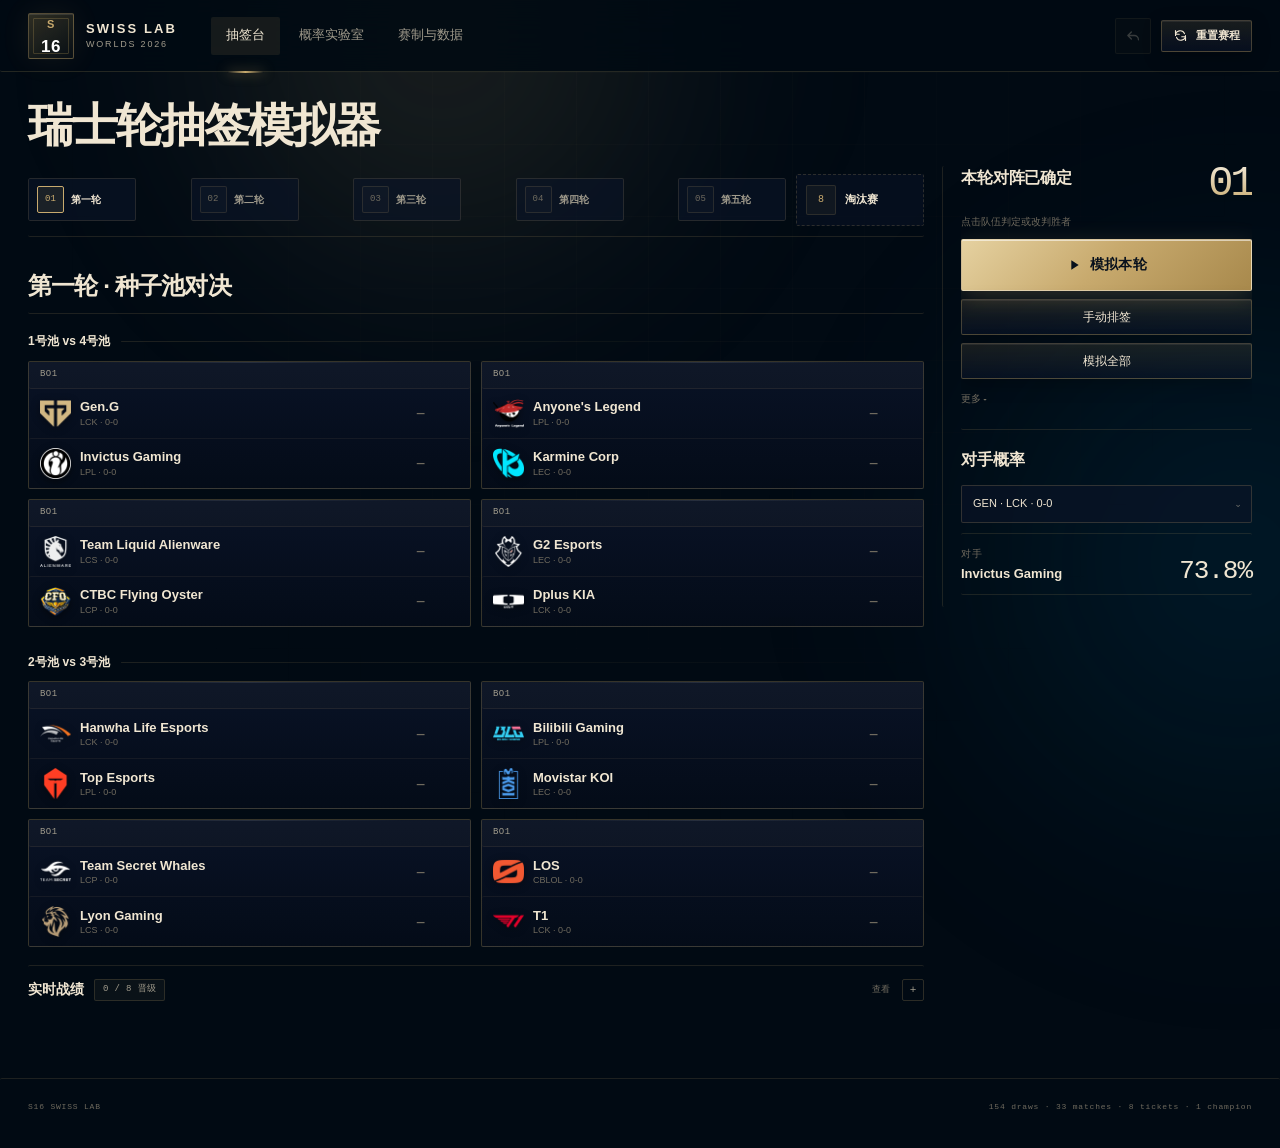
==== commit 29c73a99: "Bust asset cache for Elo update" ====
--- a/index.html
+++ b/index.html
@@ -7,7 +7,7 @@
   <meta name="description" content="S16 英雄联盟全球总决赛瑞士轮抽签模拟器：复现种子池、同赛区规避与逐轮配对，枚举 154 种合法首轮签，并模拟整届赛会。">
   <title>S16 瑞士轮 LAB · 全球总决赛抽签模拟器</title>
   <link rel="icon" type="image/svg+xml" href="favicon.svg">
-  <link rel="stylesheet" href="styles.css">
+  <link rel="stylesheet" href="styles.css?v=20261020">
 </head>
 <body class="sharp-ui">
   <div class="bg-glow bg-glow-a" aria-hidden="true"></div>
@@ -343,8 +343,8 @@
     <div class="modal" id="modal" role="dialog" aria-modal="true" aria-labelledby="modalTitle"></div>
   </div>
 
-  <script src="js/data.js"></script>
-  <script src="js/engine.js"></script>
-  <script src="js/app.js"></script>
+  <script src="js/data.js?v=20261020"></script>
+  <script src="js/engine.js?v=20261020"></script>
+  <script src="js/app.js?v=20261020"></script>
 </body>
 </html>
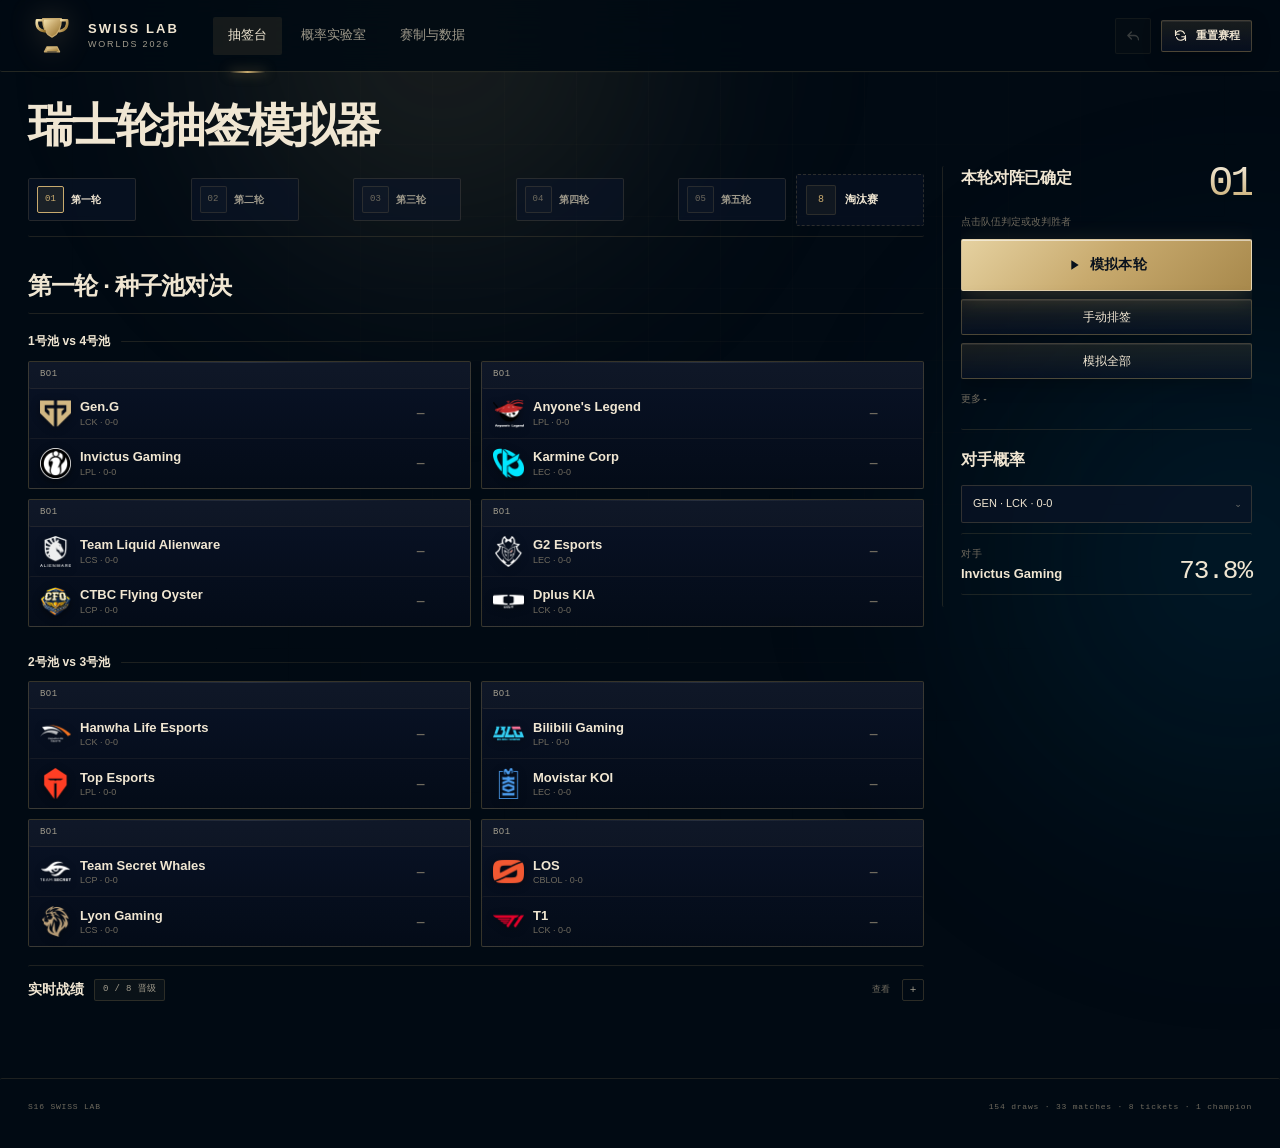
==== commit 49761ba2: "Use Worlds trophy brand mark" ====
--- a/index.html
+++ b/index.html
@@ -16,7 +16,28 @@
 
   <header class="topbar">
     <a class="brand" href="#" data-action="go-draw" aria-label="回到抽签台">
-      <span class="brand-mark">S<span>16</span></span>
+      <span class="brand-mark" aria-hidden="true">
+        <svg viewBox="0 0 64 64" role="img" aria-label="Worlds trophy">
+          <defs>
+            <linearGradient id="trophyGold" x1="0" y1="0" x2="1" y2="1">
+              <stop offset="0" stop-color="#f7e7b4"/>
+              <stop offset=".45" stop-color="#c8aa6e"/>
+              <stop offset="1" stop-color="#8f6c25"/>
+            </linearGradient>
+            <linearGradient id="trophyRim" x1="0" y1="0" x2="0" y2="1">
+              <stop offset="0" stop-color="#fff1c7"/>
+              <stop offset="1" stop-color="#c8aa6e"/>
+            </linearGradient>
+          </defs>
+          <path d="M19 8h26c0 12-3.7 21.5-13 25.5C22.7 29.5 19 20 19 8Z" fill="url(#trophyGold)"/>
+          <path d="M19 10H11c-1.2 8.5 2.6 14.2 10.7 15.4" fill="none" stroke="url(#trophyGold)" stroke-width="3.6" stroke-linecap="round"/>
+          <path d="M45 10h8c1.2 8.5-2.6 14.2-10.7 15.4" fill="none" stroke="url(#trophyGold)" stroke-width="3.6" stroke-linecap="round"/>
+          <path d="M20 9h24" stroke="url(#trophyRim)" stroke-width="2" stroke-linecap="round"/>
+          <path d="M32 33.5v11" stroke="url(#trophyGold)" stroke-width="3.6" stroke-linecap="round"/>
+          <path d="M25 47h14l3.5 7h-21L25 47Z" fill="url(#trophyGold)"/>
+          <path d="M26 54h12" stroke="#0b111b" stroke-width="1.6" stroke-linecap="round" opacity=".55"/>
+        </svg>
+      </span>
       <span class="brand-copy"><strong>SWISS LAB</strong><small>WORLDS 2026</small></span>
     </a>
 
--- a/styles.css
+++ b/styles.css
@@ -2524,3 +2524,26 @@
   font-size: 10px;
 }
 .more-actions summary:hover { background: transparent !important; color: var(--muted) !important; }
+
+/* Worlds trophy brand mark */
+.brand-mark {
+  width: 48px !important;
+  height: 48px !important;
+  background: transparent !important;
+  border: 0 !important;
+  border-radius: 0 !important;
+  box-shadow: none !important;
+  padding: 0 !important;
+}
+.brand-mark::after { display: none !important; }
+.brand-mark svg {
+  width: 46px;
+  height: 46px;
+  display: block;
+  overflow: visible;
+  filter: drop-shadow(0 0 14px rgba(200, 170, 110, .28));
+}
+@media (max-width: 900px) {
+  .brand-mark { width: 42px !important; height: 42px !important; }
+  .brand-mark svg { width: 40px; height: 40px; }
+}
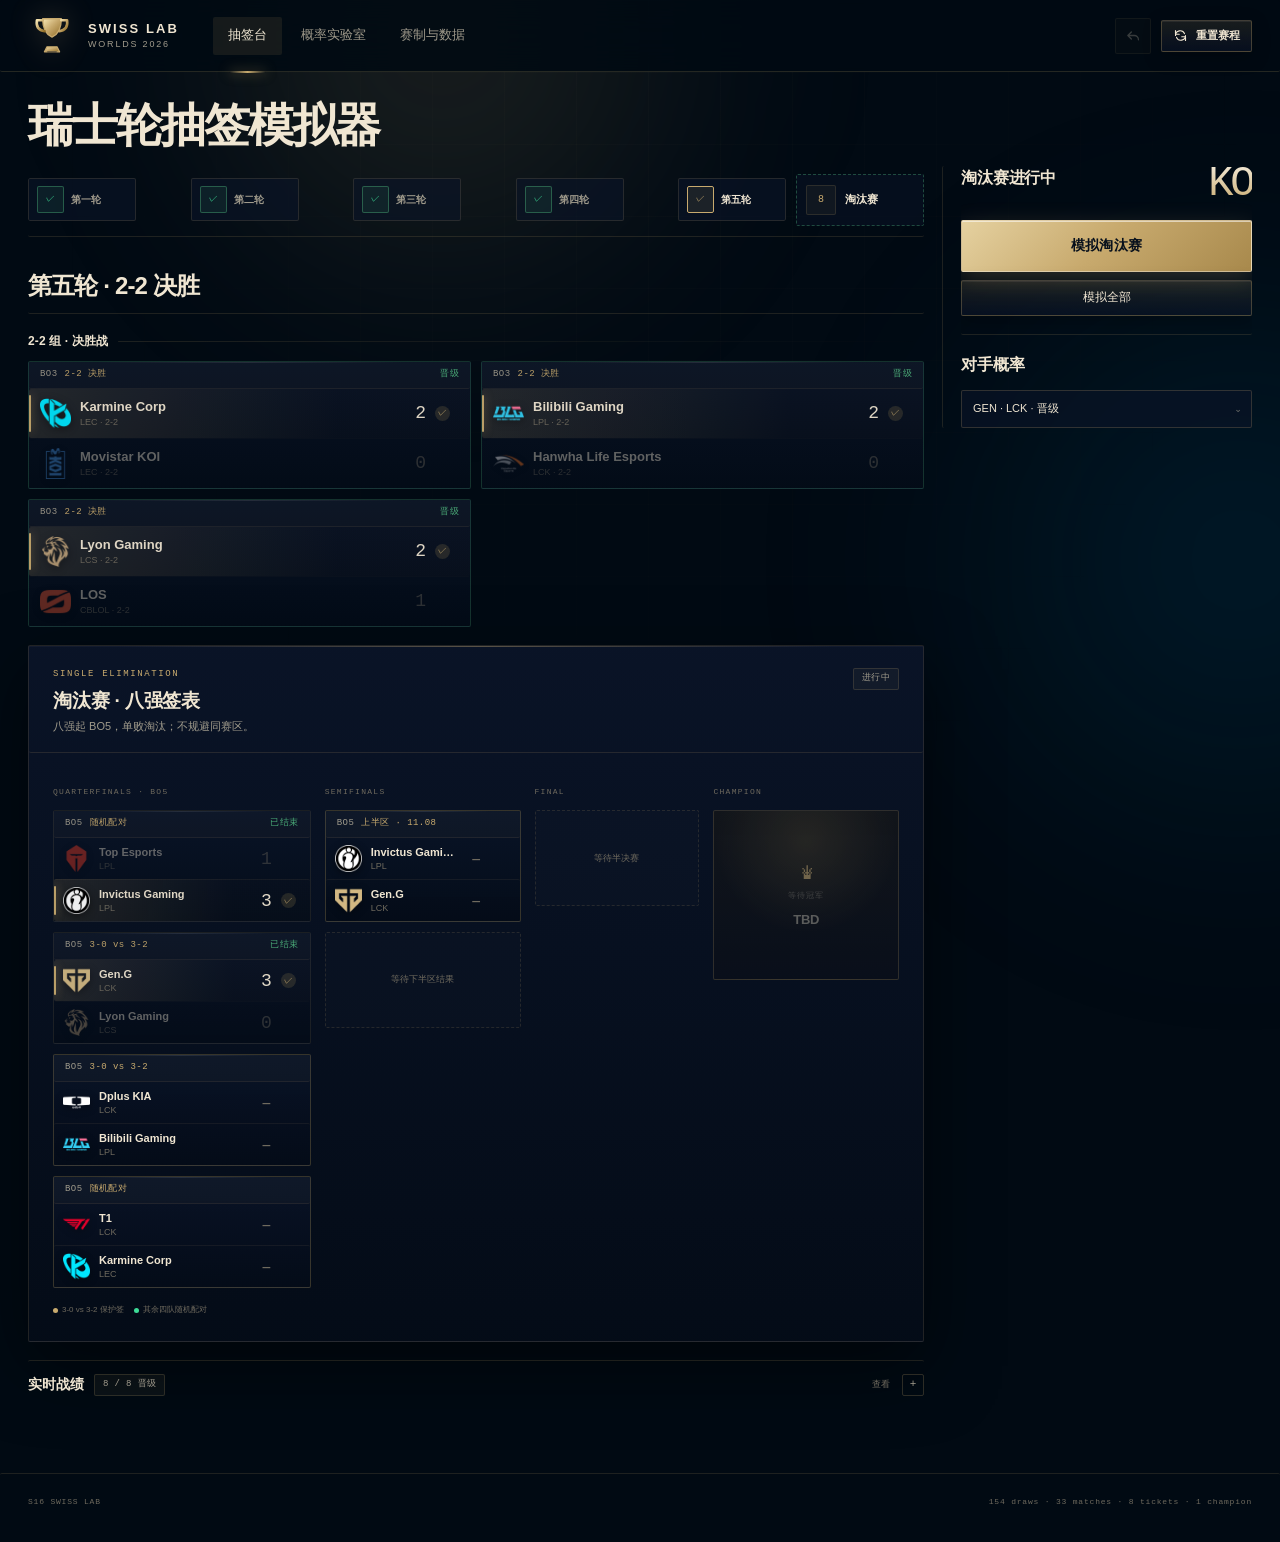
==== commit 6caee4d8: "Update to real results through knockout quarterfinals (2026-11-05) - Fill R3 results, add R4/R5 and " ====
--- a/index.html
+++ b/index.html
@@ -7,7 +7,7 @@
   <meta name="description" content="S16 英雄联盟全球总决赛瑞士轮抽签模拟器：复现种子池、同赛区规避与逐轮配对，枚举 154 种合法首轮签，并模拟整届赛会。">
   <title>S16 瑞士轮 LAB · 全球总决赛抽签模拟器</title>
   <link rel="icon" type="image/svg+xml" href="favicon.svg">
-  <link rel="stylesheet" href="styles.css?v=20261020">
+  <link rel="stylesheet" href="styles.css?v=20261105">
 </head>
 <body class="sharp-ui">
   <div class="bg-glow bg-glow-a" aria-hidden="true"></div>
@@ -349,7 +349,7 @@
             </ul>
           </div>
         </div>
-        <p class="disclaimer">非官方粉丝工具 · 数据截至 2026-10-19 · 队伍名称与赛制版权归 Riot Games 及各俱乐部所有。</p>
+        <p class="disclaimer">非官方粉丝工具 · 数据截至 2026-11-05 · 队伍名称与赛制版权归 Riot Games 及各俱乐部所有。</p>
       </section>
     </section>
   </main>
@@ -364,8 +364,8 @@
     <div class="modal" id="modal" role="dialog" aria-modal="true" aria-labelledby="modalTitle"></div>
   </div>
 
-  <script src="js/data.js?v=20261020"></script>
-  <script src="js/engine.js?v=20261020"></script>
-  <script src="js/app.js?v=20261020"></script>
+  <script src="js/data.js?v=20261105"></script>
+  <script src="js/engine.js?v=20261105"></script>
+  <script src="js/app.js?v=20261105"></script>
 </body>
 </html>
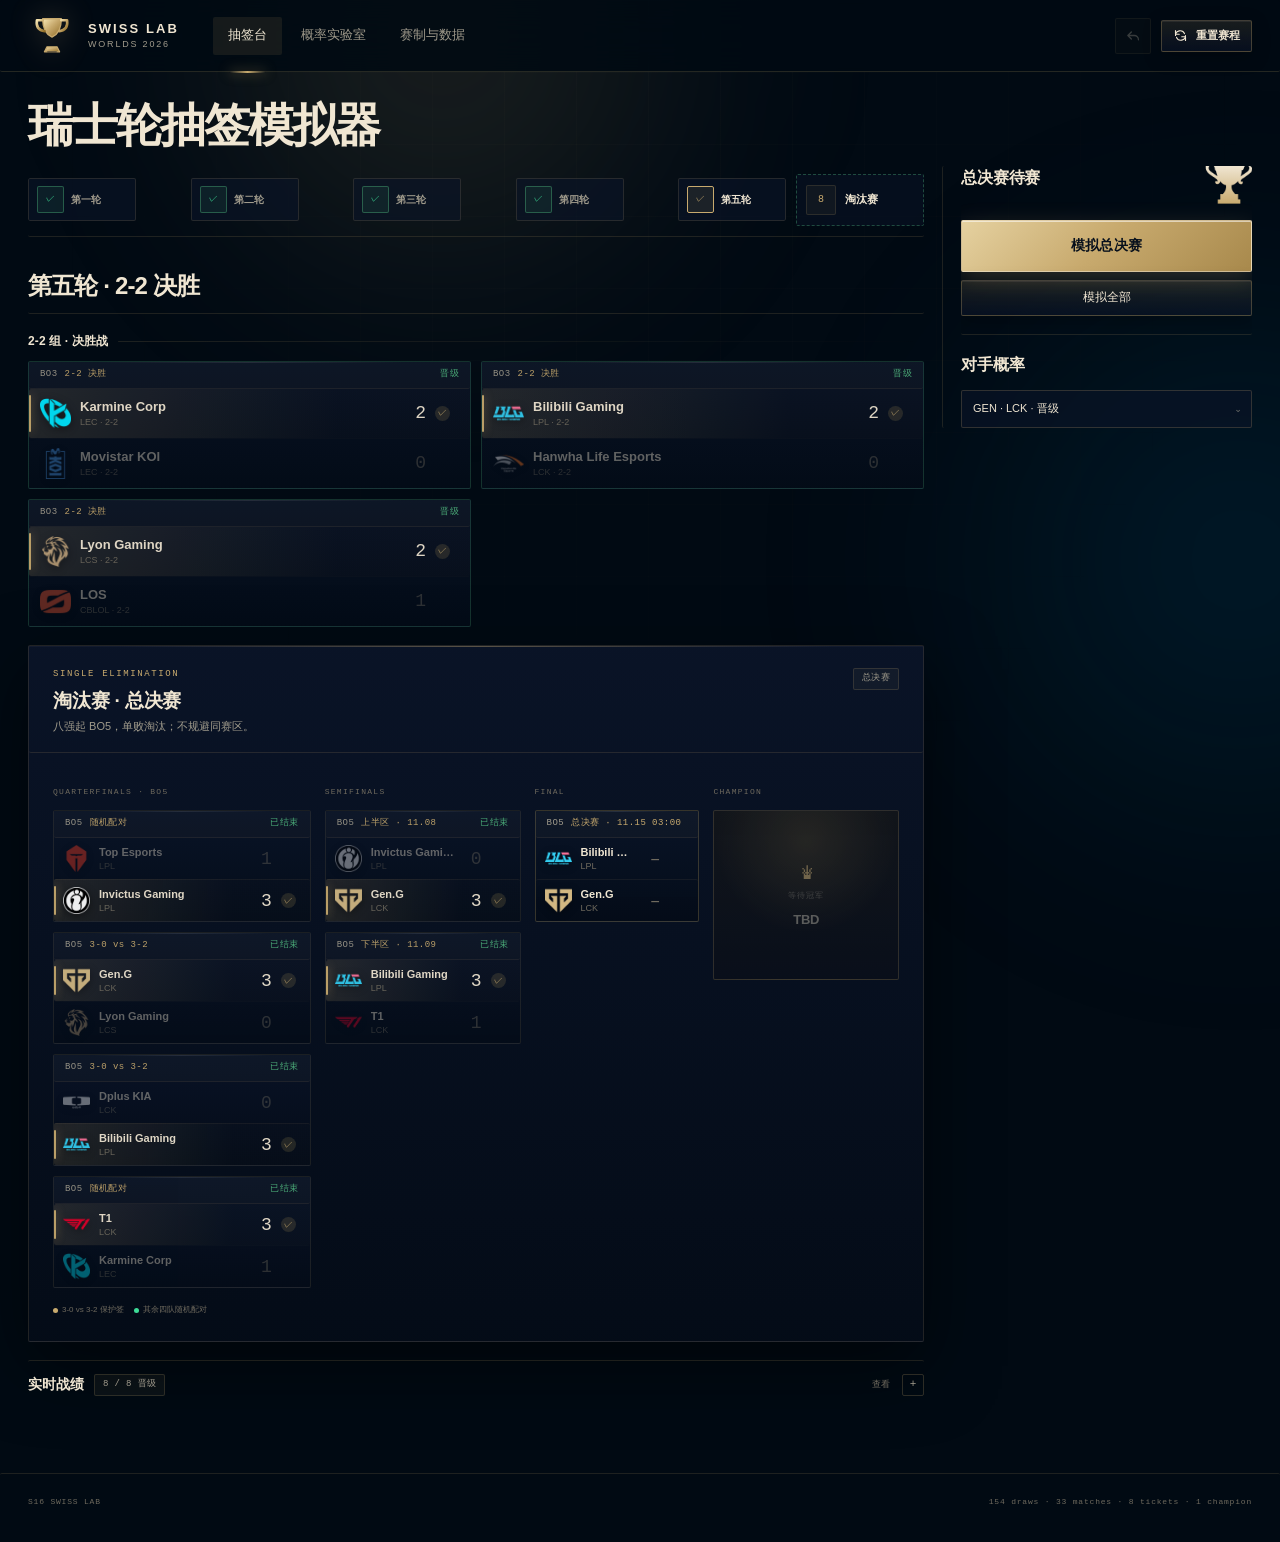
==== commit 5e3d3eba: "Update to real semifinal results and the BLG vs GEN final (2026-11-09) - Fill QF3/QF4 and both semif" ====
--- a/index.html
+++ b/index.html
@@ -7,7 +7,7 @@
   <meta name="description" content="S16 英雄联盟全球总决赛瑞士轮抽签模拟器：复现种子池、同赛区规避与逐轮配对，枚举 154 种合法首轮签，并模拟整届赛会。">
   <title>S16 瑞士轮 LAB · 全球总决赛抽签模拟器</title>
   <link rel="icon" type="image/svg+xml" href="favicon.svg">
-  <link rel="stylesheet" href="styles.css?v=20261105">
+  <link rel="stylesheet" href="styles.css?v=20261109">
 </head>
 <body class="sharp-ui">
   <div class="bg-glow bg-glow-a" aria-hidden="true"></div>
@@ -112,7 +112,7 @@
             <div id="roundList" class="round-list"></div>
             <button class="ko-nav" type="button" data-action="scroll-ko" id="koNavBtn">
               <span class="ko-nav-icon">8</span>
-              <span><strong>淘汰赛</strong><small>八强 · BO5</small></span>
+              <span><strong>淘汰赛</strong><small id="koNavSub">八强 · BO5</small></span>
               <span class="ko-nav-state" id="koNavState">未开始</span>
             </button>
           </section>
@@ -349,7 +349,7 @@
             </ul>
           </div>
         </div>
-        <p class="disclaimer">非官方粉丝工具 · 数据截至 2026-11-05 · 队伍名称与赛制版权归 Riot Games 及各俱乐部所有。</p>
+        <p class="disclaimer">非官方粉丝工具 · 数据截至 2026-11-09 · 队伍名称与赛制版权归 Riot Games 及各俱乐部所有。</p>
       </section>
     </section>
   </main>
@@ -364,8 +364,8 @@
     <div class="modal" id="modal" role="dialog" aria-modal="true" aria-labelledby="modalTitle"></div>
   </div>
 
-  <script src="js/data.js?v=20261105"></script>
-  <script src="js/engine.js?v=20261105"></script>
-  <script src="js/app.js?v=20261105"></script>
+  <script src="js/data.js?v=20261109"></script>
+  <script src="js/engine.js?v=20261109"></script>
+  <script src="js/app.js?v=20261109"></script>
 </body>
 </html>
